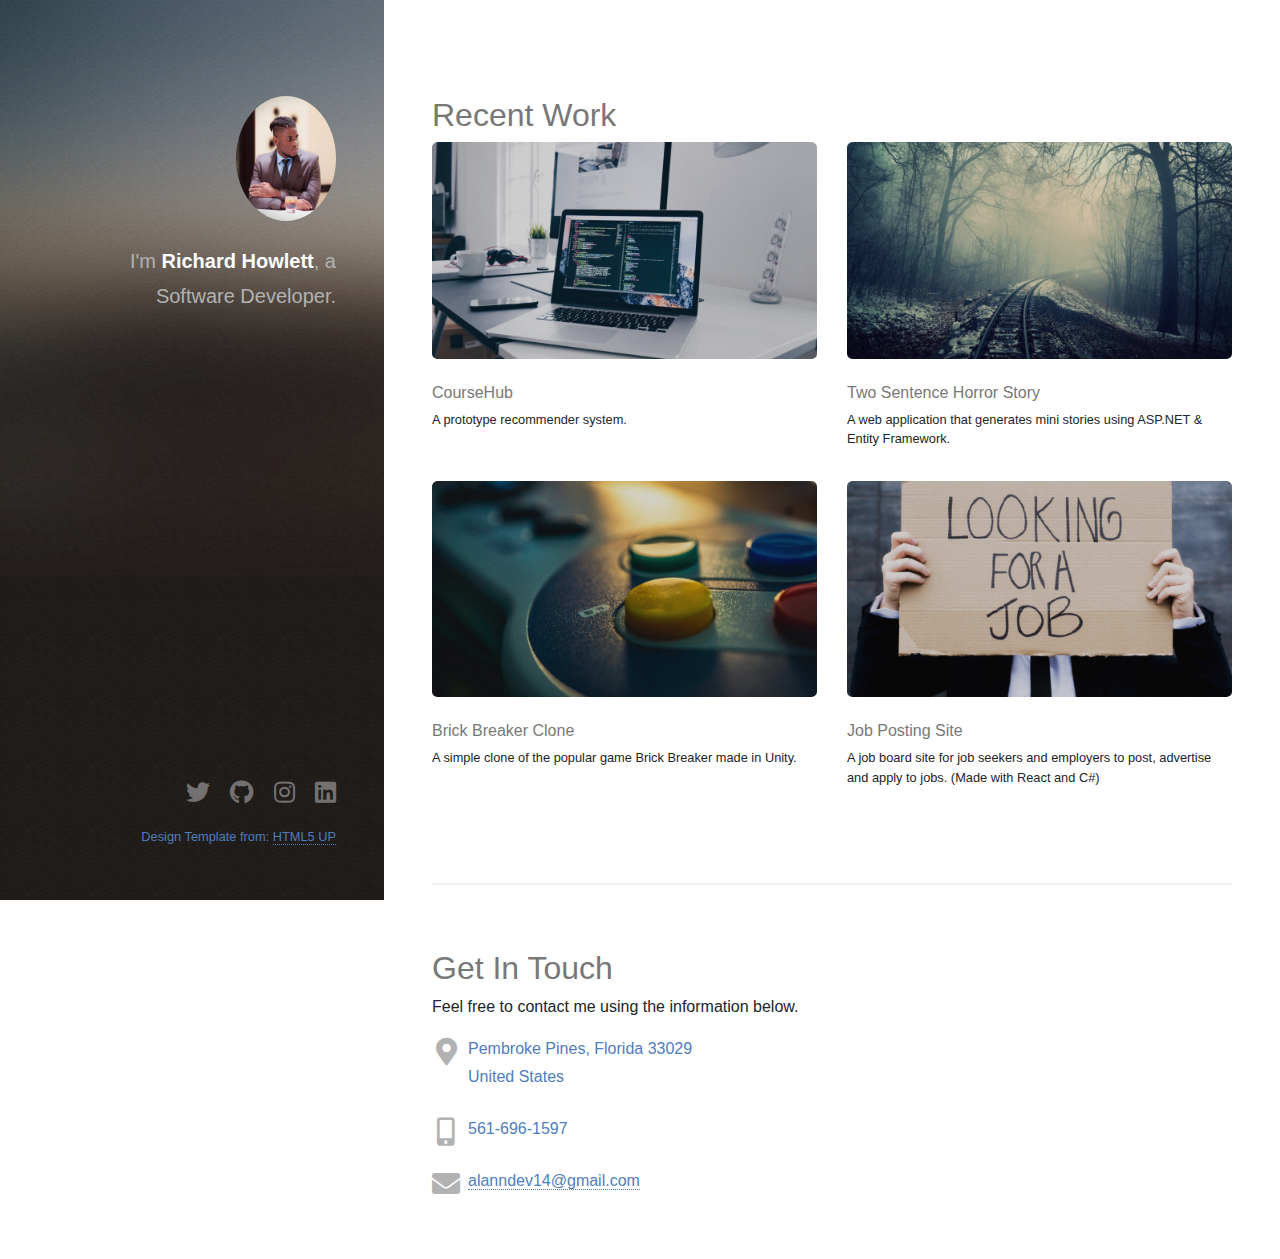
==== index.html @ 9cddb010 "Added bootstrap" ====
<!DOCTYPE html>
<!--
	Strata by HTML5 UP
	html5up.net | @ajlkn
	Free for personal and commercial use under the CCA 3.0 license (html5up.net/license)
-->
<html>
    <head>
        <title>Portfolio Site</title>
        <meta charset="utf-8" />
        <meta name="viewport" content="width=device-width, initial-scale=1, user-scalable=no" />
        <link rel="stylesheet" href="assets/css/main.css" />
        <link
            rel="stylesheet"
            href="https://cdn.jsdelivr.net/npm/bootstrap@4.3.1/dist/css/bootstrap.min.css"
            integrity="sha384-ggOyR0iXCbMQv3Xipma34MD+dH/1fQ784/j6cY/iJTQUOhcWr7x9JvoRxT2MZw1T"
            crossorigin="anonymous"
        />
    </head>
    <body class="is-preload">
        <!-- Header -->
        <header id="header">
            <div class="inner">
                <a href="#" class="image avatar"><img src="images/thumbs/prof-pic2.png" alt="" /></a>
                <h1>
                    <p>
                        I'm <strong>Richard Howlett</strong>,<br />
                        a Software Developer.
                    </p>
                </h1>
            </div>
        </header>

        <!-- Main -->
        <div id="main">
            <!-- Two -->
            <section id="two">
                <h2>Recent Work</h2>
                <div class="row">
                    <div class="col-6 col-12-xsmall work-item">
                        <a href="CourseHub.html" target="_blank" class="image fit thumb"
                            ><img src="images/thumbs/laptop.jpeg" alt=""
                        /></a>
                        <h3>CourseHub</h3>
                        <p>A prototype recommender system.</p>
                    </div>
                    <div class="col-6 col-12-xsmall work-item">
                        <a
                            href="https://twosentencehorrorstory.azurewebsites.net/"
                            target="_blank"
                            class="image fit thumb"
                            ><img src="images/thumbs/spooky-forest.jpeg" alt=""
                        /></a>
                        <h3>Two Sentence Horror Story</h3>
                        <p>A web application that generates mini stories using ASP.NET & Entity Framework.</p>
                    </div>
                    <div class="col-6 col-12-xsmall work-item">
                        <a href="images/thumbs/brickbreaker.gif" target="_blank" class="image fit thumb"
                            ><img src="images/thumbs/controller.jpeg" alt=""
                        /></a>
                        <h3>Brick Breaker Clone</h3>
                        <p>A simple clone of the popular game Brick Breaker made in Unity.</p>
                    </div>
                    <div class="col-6 col-12-xsmall work-item">
                        <a href="https://www.bodyshopjobs.com" class="img-fluid image fit thumb" target="_blank"
                            ><img src="images/thumbs/job-opening.jpg" alt=""
                        /></a>
                        <h3>Job Posting Site</h3>
                        <p>
                            A job board site for job seekers and employers to post, advertise and apply to jobs. (Made
                            with React and C#)
                        </p>
                    </div>
                </div>
            </section>

            <!-- Three -->
            <section id="three">
                <h2>Get In Touch</h2>
                <p>Feel free to contact me using the information below.</p>
                <div class="row">
                    <div class="col-md">
                        <ul class="labeled-icons">
                            <li>
                                <h3 class="icon solid fa-map-marker-alt"><span class="label">Address</span></h3>
                                <p>
                                    Pembroke Pines, Florida 33029<br />
                                    United States
                                </p>
                            </li>
                            <li>
                                <h3 class="icon solid fa-mobile-alt"><span class="label">Phone</span></h3>
                                <p>561-696-1597</p>
                            </li>
                            <li>
                                <h3 class="icon solid fa-envelope"><span class="label">Email</span></h3>
                                <a href="#">alanndev14@gmail.com</a>
                            </li>
                        </ul>
                    </div>
                </div>
            </section>

            <!-- Four -->
            <!--
					<section id="four">
						<h2>Elements</h2>

						<section>
							<h4>Text</h4>
							<p>This is <b>bold</b> and this is <strong>strong</strong>. This is <i>italic</i> and this is <em>emphasized</em>.
							This is <sup>superscript</sup> text and this is <sub>subscript</sub> text.
							This is <u>underlined</u> and this is code: <code>for (;;) { ... }</code>. Finally, <a href="#">this is a link</a>.</p>
							<hr />
							<header>
								<h4>Heading with a Subtitle</h4>
								<p>Lorem ipsum dolor sit amet nullam id egestas urna aliquam</p>
							</header>
							<p>Nunc lacinia ante nunc ac lobortis. Interdum adipiscing gravida odio porttitor sem non mi integer non faucibus ornare mi ut ante amet placerat aliquet. Volutpat eu sed ante lacinia sapien lorem accumsan varius montes viverra nibh in adipiscing blandit tempus accumsan.</p>
							<header>
								<h5>Heading with a Subtitle</h5>
								<p>Lorem ipsum dolor sit amet nullam id egestas urna aliquam</p>
							</header>
							<p>Nunc lacinia ante nunc ac lobortis. Interdum adipiscing gravida odio porttitor sem non mi integer non faucibus ornare mi ut ante amet placerat aliquet. Volutpat eu sed ante lacinia sapien lorem accumsan varius montes viverra nibh in adipiscing blandit tempus accumsan.</p>
							<hr />
							<h2>Heading Level 2</h2>
							<h3>Heading Level 3</h3>
							<h4>Heading Level 4</h4>
							<h5>Heading Level 5</h5>
							<h6>Heading Level 6</h6>
							<hr />
							<h5>Blockquote</h5>
							<blockquote>Fringilla nisl. Donec accumsan interdum nisi, quis tincidunt felis sagittis eget tempus euismod. Vestibulum ante ipsum primis in faucibus vestibulum. Blandit adipiscing eu felis iaculis volutpat ac adipiscing accumsan faucibus. Vestibulum ante ipsum primis in faucibus lorem ipsum dolor sit amet nullam adipiscing eu felis.</blockquote>
							<h5>Preformatted</h5>
							<pre><code>i = 0;

while (!deck.isInOrder()) {
print 'Iteration ' + i;
deck.shuffle();
i++;
}

print 'It took ' + i + ' iterations to sort the deck.';</code></pre>
						</section>

						<section>
							<h4>Lists</h4>
							<div class="row">
								<div class="col-6 col-12-xsmall">
									<h5>Unordered</h5>
									<ul>
										<li>Dolor pulvinar etiam magna etiam.</li>
										<li>Sagittis adipiscing lorem eleifend.</li>
										<li>Felis enim feugiat dolore viverra.</li>
									</ul>
									<h5>Alternate</h5>
									<ul class="alt">
										<li>Dolor pulvinar etiam magna etiam.</li>
										<li>Sagittis adipiscing lorem eleifend.</li>
										<li>Felis enim feugiat dolore viverra.</li>
									</ul>
								</div>
								<div class="col-6 col-12-xsmall">
									<h5>Ordered</h5>
									<ol>
										<li>Dolor pulvinar etiam magna etiam.</li>
										<li>Etiam vel felis at lorem sed viverra.</li>
										<li>Felis enim feugiat dolore viverra.</li>
										<li>Dolor pulvinar etiam magna etiam.</li>
										<li>Etiam vel felis at lorem sed viverra.</li>
										<li>Felis enim feugiat dolore viverra.</li>
									</ol>
									<h5>Icons</h5>
									<ul class="icons">
										<li><a href="#" class="icon brands fa-twitter"><span class="label">Twitter</span></a></li>
										<li><a href="#" class="icon brands fa-facebook-f"><span class="label">Facebook</span></a></li>
										<li><a href="#" class="icon brands fa-instagram"><span class="label">Instagram</span></a></li>
										<li><a href="#" class="icon brands fa-github"><span class="label">Github</span></a></li>
										<li><a href="#" class="icon brands fa-dribbble"><span class="label">Dribbble</span></a></li>
										<li><a href="#" class="icon brands fa-tumblr"><span class="label">Tumblr</span></a></li>
									</ul>
								</div>
							</div>
							<h5>Actions</h5>
							<ul class="actions">
								<li><a href="#" class="button primary">Default</a></li>
								<li><a href="#" class="button">Default</a></li>
							</ul>
							<ul class="actions small">
								<li><a href="#" class="button primary small">Small</a></li>
								<li><a href="#" class="button small">Small</a></li>
							</ul>
							<div class="row">
								<div class="col-6 col-12-small">
									<ul class="actions stacked">
										<li><a href="#" class="button primary">Default</a></li>
										<li><a href="#" class="button">Default</a></li>
									</ul>
								</div>
								<div class="col-6 col-12-small">
									<ul class="actions stacked">
										<li><a href="#" class="button primary small">Small</a></li>
										<li><a href="#" class="button small">Small</a></li>
									</ul>
								</div>
								<div class="col-6 col-12-small">
									<ul class="actions stacked">
										<li><a href="#" class="button primary fit">Default</a></li>
										<li><a href="#" class="button fit">Default</a></li>
									</ul>
								</div>
								<div class="col-6 col-12-small">
									<ul class="actions stacked">
										<li><a href="#" class="button primary small fit">Small</a></li>
										<li><a href="#" class="button small fit">Small</a></li>
									</ul>
								</div>
							</div>
						</section>

						<section>
							<h4>Table</h4>
							<h5>Default</h5>
							<div class="table-wrapper">
								<table>
									<thead>
										<tr>
											<th>Name</th>
											<th>Description</th>
											<th>Price</th>
										</tr>
									</thead>
									<tbody>
										<tr>
											<td>Item One</td>
											<td>Ante turpis integer aliquet porttitor.</td>
											<td>29.99</td>
										</tr>
										<tr>
											<td>Item Two</td>
											<td>Vis ac commodo adipiscing arcu aliquet.</td>
											<td>19.99</td>
										</tr>
										<tr>
											<td>Item Three</td>
											<td> Morbi faucibus arcu accumsan lorem.</td>
											<td>29.99</td>
										</tr>
										<tr>
											<td>Item Four</td>
											<td>Vitae integer tempus condimentum.</td>
											<td>19.99</td>
										</tr>
										<tr>
											<td>Item Five</td>
											<td>Ante turpis integer aliquet porttitor.</td>
											<td>29.99</td>
										</tr>
									</tbody>
									<tfoot>
										<tr>
											<td colspan="2"></td>
											<td>100.00</td>
										</tr>
									</tfoot>
								</table>
							</div>

							<h5>Alternate</h5>
							<div class="table-wrapper">
								<table class="alt">
									<thead>
										<tr>
											<th>Name</th>
											<th>Description</th>
											<th>Price</th>
										</tr>
									</thead>
									<tbody>
										<tr>
											<td>Item One</td>
											<td>Ante turpis integer aliquet porttitor.</td>
											<td>29.99</td>
										</tr>
										<tr>
											<td>Item Two</td>
											<td>Vis ac commodo adipiscing arcu aliquet.</td>
											<td>19.99</td>
										</tr>
										<tr>
											<td>Item Three</td>
											<td> Morbi faucibus arcu accumsan lorem.</td>
											<td>29.99</td>
										</tr>
										<tr>
											<td>Item Four</td>
											<td>Vitae integer tempus condimentum.</td>
											<td>19.99</td>
										</tr>
										<tr>
											<td>Item Five</td>
											<td>Ante turpis integer aliquet porttitor.</td>
											<td>29.99</td>
										</tr>
									</tbody>
									<tfoot>
										<tr>
											<td colspan="2"></td>
											<td>100.00</td>
										</tr>
									</tfoot>
								</table>
							</div>
						</section>

						<section>
							<h4>Buttons</h4>
							<ul class="actions">
								<li><a href="#" class="button primary">Primary</a></li>
								<li><a href="#" class="button">Default</a></li>
							</ul>
							<ul class="actions">
								<li><a href="#" class="button large">Large</a></li>
								<li><a href="#" class="button">Default</a></li>
								<li><a href="#" class="button small">Small</a></li>
							</ul>
							<ul class="actions fit">
								<li><a href="#" class="button primary fit">Fit</a></li>
								<li><a href="#" class="button fit">Fit</a></li>
							</ul>
							<ul class="actions fit small">
								<li><a href="#" class="button primary fit small">Fit + Small</a></li>
								<li><a href="#" class="button fit small">Fit + Small</a></li>
							</ul>
							<ul class="actions">
								<li><a href="#" class="button primary icon solid fa-download">Icon</a></li>
								<li><a href="#" class="button icon solid fa-download">Icon</a></li>
							</ul>
							<ul class="actions">
								<li><span class="button primary disabled">Primary</span></li>
								<li><span class="button disabled">Default</span></li>
							</ul>
						</section>

						<section>
							<h4>Form</h4>
							<form method="post" action="#">
								<div class="row gtr-uniform gtr-50">
									<div class="col-6 col-12-xsmall">
										<input type="text" name="demo-name" id="demo-name" value="" placeholder="Name" />
									</div>
									<div class="col-6 col-12-xsmall">
										<input type="email" name="demo-email" id="demo-email" value="" placeholder="Email" />
									</div>
									<div class="col-12">
										<select name="demo-category" id="demo-category">
											<option value="">- Category -</option>
											<option value="1">Manufacturing</option>
											<option value="1">Shipping</option>
											<option value="1">Administration</option>
											<option value="1">Human Resources</option>
										</select>
									</div>
									<div class="col-4 col-12-small">
										<input type="radio" id="demo-priority-low" name="demo-priority" checked>
										<label for="demo-priority-low">Low Priority</label>
									</div>
									<div class="col-4 col-12-small">
										<input type="radio" id="demo-priority-normal" name="demo-priority">
										<label for="demo-priority-normal">Normal Priority</label>
									</div>
									<div class="col-4 col-12-small">
										<input type="radio" id="demo-priority-high" name="demo-priority">
										<label for="demo-priority-high">High Priority</label>
									</div>
									<div class="col-6 col-12-small">
										<input type="checkbox" id="demo-copy" name="demo-copy">
										<label for="demo-copy">Email me a copy of this message</label>
									</div>
									<div class="col-6 col-12-small">
										<input type="checkbox" id="demo-human" name="demo-human" checked>
										<label for="demo-human">I am a human and not a robot</label>
									</div>
									<div class="col-12">
										<textarea name="demo-message" id="demo-message" placeholder="Enter your message" rows="6"></textarea>
									</div>
									<div class="col-12">
										<ul class="actions">
											<li><input type="submit" value="Send Message" class="primary" /></li>
											<li><input type="reset" value="Reset" /></li>
										</ul>
									</div>
								</div>
							</form>
						</section>

						<section>
							<h4>Image</h4>
							<h5>Fit</h5>
							<div class="box alt">
								<div class="row gtr-50 gtr-uniform">
									<div class="col-12"><span class="image fit"><img src="images/fulls/05.jpg" alt="" /></span></div>
									<div class="col-4"><span class="image fit"><img src="images/thumbs/01.jpg" alt="" /></span></div>
									<div class="col-4"><span class="image fit"><img src="images/thumbs/02.jpg" alt="" /></span></div>
									<div class="col-4"><span class="image fit"><img src="images/thumbs/03.jpg" alt="" /></span></div>
									<div class="col-4"><span class="image fit"><img src="images/thumbs/04.jpg" alt="" /></span></div>
									<div class="col-4"><span class="image fit"><img src="images/thumbs/05.jpg" alt="" /></span></div>
									<div class="col-4"><span class="image fit"><img src="images/thumbs/06.jpg" alt="" /></span></div>
									<div class="col-4"><span class="image fit"><img src="images/thumbs/03.jpg" alt="" /></span></div>
									<div class="col-4"><span class="image fit"><img src="images/thumbs/02.jpg" alt="" /></span></div>
									<div class="col-4"><span class="image fit"><img src="images/thumbs/01.jpg" alt="" /></span></div>
								</div>
							</div>
							<h5>Left &amp; Right</h5>
							<p><span class="image left"><img src="images/avatar.jpg" alt="" /></span>Fringilla nisl. Donec accumsan interdum nisi, quis tincidunt felis sagittis eget. tempus euismod. Vestibulum ante ipsum primis in faucibus vestibulum. Blandit adipiscing eu felis iaculis volutpat ac adipiscing accumsan eu faucibus. Integer ac pellentesque praesent tincidunt felis sagittis eget. tempus euismod. Vestibulum ante ipsum primis in faucibus vestibulum. Blandit adipiscing eu felis iaculis volutpat ac adipiscing accumsan eu faucibus. Integer ac pellentesque praesent. Donec accumsan interdum nisi, quis tincidunt felis sagittis eget. tempus euismod. Vestibulum ante ipsum primis in faucibus vestibulum. Blandit adipiscing eu felis iaculis volutpat ac adipiscing accumsan eu faucibus. Integer ac pellentesque praesent tincidunt felis sagittis eget. tempus euismod. Vestibulum ante ipsum primis in faucibus vestibulum. Blandit adipiscing eu felis iaculis volutpat ac adipiscing accumsan eu faucibus. Integer ac pellentesque praesent.</p>
							<p><span class="image right"><img src="images/avatar.jpg" alt="" /></span>Fringilla nisl. Donec accumsan interdum nisi, quis tincidunt felis sagittis eget. tempus euismod. Vestibulum ante ipsum primis in faucibus vestibulum. Blandit adipiscing eu felis iaculis volutpat ac adipiscing accumsan eu faucibus. Integer ac pellentesque praesent tincidunt felis sagittis eget. tempus euismod. Vestibulum ante ipsum primis in faucibus vestibulum. Blandit adipiscing eu felis iaculis volutpat ac adipiscing accumsan eu faucibus. Integer ac pellentesque praesent. Donec accumsan interdum nisi, quis tincidunt felis sagittis eget. tempus euismod. Vestibulum ante ipsum primis in faucibus vestibulum. Blandit adipiscing eu felis iaculis volutpat ac adipiscing accumsan eu faucibus. Integer ac pellentesque praesent tincidunt felis sagittis eget. tempus euismod. Vestibulum ante ipsum primis in faucibus vestibulum. Blandit adipiscing eu felis iaculis volutpat ac adipiscing accumsan eu faucibus. Integer ac pellentesque praesent.</p>
						</section>

					</section>
				-->
        </div>

        <!-- Footer -->
        <footer id="footer">
            <div class="inner">
                <ul class="icons">
                    <li>
                        <a href="https://twitter.com/AlannDev" class="icon brands fa-twitter"
                            ><span class="label">Twitter</span></a
                        >
                    </li>
                    <li>
                        <a href="https://github.com/VyrusBYF" class="icon brands fa-github"
                            ><span class="label">Github</span></a
                        >
                    </li>
                    <li>
                        <a href="https://www.instagram.com/alanndev/" class="icon brands fa-instagram"
                            ><span class="label">Instagram</span></a
                        >
                    </li>
                    <li>
                        <a href="https://www.linkedin.com/in/richard-howlett-a38711168/" class="icon brands fa-linkedin"
                            ><span class="label">LinkedIn</span></a
                        >
                    </li>
                </ul>
                <ul class="copyright">
                    <li>Design Template from: <a href="http://html5up.net">HTML5 UP</a></li>
                </ul>
            </div>
        </footer>

        <!-- Scripts -->
        <script src="assets/js/jquery.min.js"></script>
        <script src="assets/js/jquery.poptrox.min.js"></script>
        <script src="assets/js/browser.min.js"></script>
        <script src="assets/js/breakpoints.min.js"></script>
        <script src="assets/js/util.js"></script>
        <script src="assets/js/main.js"></script>
    </body>
</html>
---- assets/css/main.css ----
@import url("fontawesome-all.min.css");
@import url("https://fonts.googleapis.com/css?family=Source+Sans+Pro:400,400italic");

/*
	Strata by HTML5 UP
	html5up.net | @ajlkn
	Free for personal and commercial use under the CCA 3.0 license (html5up.net/license)
*/

/* Manual CSS */

/* CourseHub Page */

/* #ch-main li {
    list-style-position: inside;
} */

#ch-main h1,
li {
    color: #507dbc;
}
#ch-main h3 {
    font-size: 24px;
    color: #bbd1ea;
}

#ch-main p {
    color: #dae3e5;
    font-size: 16px;
}

.ch-body {
    background-color: #222222;
}

.ch-text-color-1 {
    color: #a1c6ea;
}

.ch-text-color-2 {
    color: #507dbc;
}

.ch-text-color-3 {
    color: #bbd1ea;
}

/* ---------------------------------------------------------------- */

/* ---------------------------------------------------------------- */

html,
body,
div,
span,
applet,
object,
iframe,
h1,
h2,
h3,
h4,
h5,
h6,
p,
blockquote,
pre,
a,
abbr,
acronym,
address,
big,
cite,
code,
del,
dfn,
em,
img,
ins,
kbd,
q,
s,
samp,
small,
strike,
strong,
sub,
sup,
tt,
var,
b,
u,
i,
center,
dl,
dt,
dd,
ol,
ul,
li,
fieldset,
form,
label,
legend,
table,
caption,
tbody,
tfoot,
thead,
tr,
th,
td,
article,
aside,
canvas,
details,
embed,
figure,
figcaption,
footer,
header,
hgroup,
menu,
nav,
output,
ruby,
section,
summary,
time,
mark,
audio,
video {
    margin: 0;
    padding: 0;
    border: 0;
    font-size: 100%;
    font: inherit;
    vertical-align: baseline;
}

article,
aside,
details,
figcaption,
figure,
footer,
header,
hgroup,
menu,
nav,
section {
    display: block;
}

body {
    line-height: 1;
}

ol,
ul {
    list-style: none;
}

blockquote,
q {
    quotes: none;
}

blockquote:before,
blockquote:after,
q:before,
q:after {
    content: "";
    content: none;
}

table {
    border-collapse: collapse;
    border-spacing: 0;
}

body {
    -webkit-text-size-adjust: none;
}

mark {
    background-color: transparent;
    color: inherit;
}

input::-moz-focus-inner {
    border: 0;
    padding: 0;
}

input,
select,
textarea {
    -moz-appearance: none;
    -webkit-appearance: none;
    -ms-appearance: none;
    appearance: none;
}

/* Basic */

html {
    box-sizing: border-box;
}

*,
*:before,
*:after {
    box-sizing: inherit;
}

body {
    background: #fff;
}

body.is-preload *,
body.is-preload *:before,
body.is-preload *:after {
    -moz-animation: none !important;
    -webkit-animation: none !important;
    -ms-animation: none !important;
    animation: none !important;
    -moz-transition: none !important;
    -webkit-transition: none !important;
    -ms-transition: none !important;
    transition: none !important;
}

body,
input,
select,
textarea {
    color: #a2a2a2;
    font-family: "Source Sans Pro", Helvetica, sans-serif;
    font-size: 16pt;
    font-weight: 400;
    line-height: 1.75em;
}

a {
    -moz-transition: color 0.2s ease-in-out, border-color 0.2s ease-in-out;
    -webkit-transition: color 0.2s ease-in-out, border-color 0.2s ease-in-out;
    -ms-transition: color 0.2s ease-in-out, border-color 0.2s ease-in-out;
    transition: color 0.2s ease-in-out, border-color 0.2s ease-in-out;
    border-bottom: dotted 1px;
    color: #49bf9d;
    text-decoration: none;
}

a:hover {
    border-bottom-color: transparent;
    color: #49bf9d !important;
    text-decoration: none;
}

strong,
b {
    color: #787878;
    font-weight: 400;
}

em,
i {
    font-style: italic;
}

p {
    margin: 0 0 2em 0;
}

h1,
h2,
h3,
h4,
h5,
h6 {
    color: #787878;
    font-weight: 400;
    line-height: 1em;
    margin: 0 0 1em 0;
}

h1 a,
h2 a,
h3 a,
h4 a,
h5 a,
h6 a {
    color: inherit;
    text-decoration: none;
}

h1 {
    font-size: 2em;
    line-height: 1.5em;
}

h2 {
    font-size: 1.5em;
    line-height: 1.5em;
}

h3 {
    font-size: 1.25em;
    line-height: 1.5em;
}

h4 {
    font-size: 1.1em;
    line-height: 1.5em;
}

h5 {
    font-size: 0.9em;
    line-height: 1.5em;
}

h6 {
    font-size: 0.7em;
    line-height: 1.5em;
}

sub {
    font-size: 0.8em;
    position: relative;
    top: 0.5em;
}

sup {
    font-size: 0.8em;
    position: relative;
    top: -0.5em;
}

hr {
    border: 0;
    border-bottom: solid 2px #efefef;
    margin: 2em 0;
}

hr.major {
    margin: 3em 0;
}

blockquote {
    border-left: solid 6px #efefef;
    font-style: italic;
    margin: 0 0 2em 0;
    padding: 0.5em 0 0.5em 1.5em;
}

code {
    background: #f7f7f7;
    border-radius: 0.35em;
    border: solid 2px #efefef;
    font-family: "Courier New", monospace;
    font-size: 0.9em;
    margin: 0 0.25em;
    padding: 0.25em 0.65em;
}

pre {
    -webkit-overflow-scrolling: touch;
    font-family: "Courier New", monospace;
    font-size: 0.9em;
    margin: 0 0 2em 0;
}

pre code {
    display: block;
    line-height: 1.75em;
    padding: 1em 1.5em;
    overflow-x: auto;
}

.align-left {
    text-align: left;
}

.align-center {
    text-align: center;
}

.align-right {
    text-align: right;
}

/* Container */

.container {
    margin: 0 auto;
    max-width: calc(100% - 4em);
    width: 100%;
}

.container.xsmall {
    width: 25%;
}

.container.small {
    width: 50%;
}

.container.medium {
    width: 75%;
}

.container.large {
    width: 125%;
}

.container.xlarge {
    width: 150%;
}

.container.max {
    width: 100%;
}

@media screen and (max-width: 980px) {
    .container {
        width: 100% !important;
        max-width: 100% !important;
    }
}

@media screen and (max-width: 480px) {
    .container {
        max-width: calc(100% - 3em);
    }
}

/* Row */

.row {
    display: flex;
    flex-wrap: wrap;
    box-sizing: border-box;
    align-items: stretch;
}

.row > * {
    box-sizing: border-box;
}

.row.gtr-uniform > * > :last-child {
    margin-bottom: 0;
}

.row.aln-left {
    justify-content: flex-start;
}

.row.aln-center {
    justify-content: center;
}

.row.aln-right {
    justify-content: flex-end;
}

.row.aln-top {
    align-items: flex-start;
}

.row.aln-middle {
    align-items: center;
}

.row.aln-bottom {
    align-items: flex-end;
}

.row > .imp {
    order: -1;
}

.row > .col-1 {
    width: 8.33333%;
}

.row > .off-1 {
    margin-left: 8.33333%;
}

.row > .col-2 {
    width: 16.66667%;
}

.row > .off-2 {
    margin-left: 16.66667%;
}

.row > .col-3 {
    width: 25%;
}

.row > .off-3 {
    margin-left: 25%;
}

.row > .col-4 {
    width: 33.33333%;
}

.row > .off-4 {
    margin-left: 33.33333%;
}

.row > .col-5 {
    width: 41.66667%;
}

.row > .off-5 {
    margin-left: 41.66667%;
}

.row > .col-6 {
    width: 50%;
}

.row > .off-6 {
    margin-left: 50%;
}

.row > .col-7 {
    width: 58.33333%;
}

.row > .off-7 {
    margin-left: 58.33333%;
}

.row > .col-8 {
    width: 66.66667%;
}

.row > .off-8 {
    margin-left: 66.66667%;
}

.row > .col-9 {
    width: 75%;
}

.row > .off-9 {
    margin-left: 75%;
}

.row > .col-10 {
    width: 83.33333%;
}

.row > .off-10 {
    margin-left: 83.33333%;
}

.row > .col-11 {
    width: 91.66667%;
}

.row > .off-11 {
    margin-left: 91.66667%;
}

.row > .col-12 {
    width: 100%;
}

.row > .off-12 {
    margin-left: 100%;
}

.row.gtr-0 {
    margin-top: 0;
    margin-left: 0em;
}

.row.gtr-0 > * {
    padding: 0 0 0 0em;
}

.row.gtr-0.gtr-uniform {
    margin-top: 0em;
}

.row.gtr-0.gtr-uniform > * {
    padding-top: 0em;
}

.row.gtr-25 {
    margin-top: 0;
    margin-left: -0.625em;
}

.row.gtr-25 > * {
    padding: 0 0 0 0.625em;
}

.row.gtr-25.gtr-uniform {
    margin-top: -0.625em;
}

.row.gtr-25.gtr-uniform > * {
    padding-top: 0.625em;
}

.row.gtr-50 {
    margin-top: 0;
    margin-left: -1.25em;
}

.row.gtr-50 > * {
    padding: 0 0 0 1.25em;
}

.row.gtr-50.gtr-uniform {
    margin-top: -1.25em;
}

.row.gtr-50.gtr-uniform > * {
    padding-top: 1.25em;
}

.row {
    margin-top: 0;
    margin-left: -2.5em;
}

.row > * {
    padding: 0 0 0 2.5em;
}

.row.gtr-uniform {
    margin-top: -2.5em;
}

.row.gtr-uniform > * {
    padding-top: 2.5em;
}

.row.gtr-150 {
    margin-top: 0;
    margin-left: -3.75em;
}

.row.gtr-150 > * {
    padding: 0 0 0 3.75em;
}

.row.gtr-150.gtr-uniform {
    margin-top: -3.75em;
}

.row.gtr-150.gtr-uniform > * {
    padding-top: 3.75em;
}

.row.gtr-200 {
    margin-top: 0;
    margin-left: -5em;
}

.row.gtr-200 > * {
    padding: 0 0 0 5em;
}

.row.gtr-200.gtr-uniform {
    margin-top: -5em;
}

.row.gtr-200.gtr-uniform > * {
    padding-top: 5em;
}

@media screen and (max-width: 1800px) {
    .row {
        display: flex;
        flex-wrap: wrap;
        box-sizing: border-box;
        align-items: stretch;
    }
    .row > * {
        box-sizing: border-box;
    }
    .row.gtr-uniform > * > :last-child {
        margin-bottom: 0;
    }
    .row.aln-left {
        justify-content: flex-start;
    }
    .row.aln-center {
        justify-content: center;
    }
    .row.aln-right {
        justify-content: flex-end;
    }
    .row.aln-top {
        align-items: flex-start;
    }
    .row.aln-middle {
        align-items: center;
    }
    .row.aln-bottom {
        align-items: flex-end;
    }
    .row > .imp-xlarge {
        order: -1;
    }
    .row > .col-1-xlarge {
        width: 8.33333%;
    }
    .row > .off-1-xlarge {
        margin-left: 8.33333%;
    }
    .row > .col-2-xlarge {
        width: 16.66667%;
    }
    .row > .off-2-xlarge {
        margin-left: 16.66667%;
    }
    .row > .col-3-xlarge {
        width: 25%;
    }
    .row > .off-3-xlarge {
        margin-left: 25%;
    }
    .row > .col-4-xlarge {
        width: 33.33333%;
    }
    .row > .off-4-xlarge {
        margin-left: 33.33333%;
    }
    .row > .col-5-xlarge {
        width: 41.66667%;
    }
    .row > .off-5-xlarge {
        margin-left: 41.66667%;
    }
    .row > .col-6-xlarge {
        width: 50%;
    }
    .row > .off-6-xlarge {
        margin-left: 50%;
    }
    .row > .col-7-xlarge {
        width: 58.33333%;
    }
    .row > .off-7-xlarge {
        margin-left: 58.33333%;
    }
    .row > .col-8-xlarge {
        width: 66.66667%;
    }
    .row > .off-8-xlarge {
        margin-left: 66.66667%;
    }
    .row > .col-9-xlarge {
        width: 75%;
    }
    .row > .off-9-xlarge {
        margin-left: 75%;
    }
    .row > .col-10-xlarge {
        width: 83.33333%;
    }
    .row > .off-10-xlarge {
        margin-left: 83.33333%;
    }
    .row > .col-11-xlarge {
        width: 91.66667%;
    }
    .row > .off-11-xlarge {
        margin-left: 91.66667%;
    }
    .row > .col-12-xlarge {
        width: 100%;
    }
    .row > .off-12-xlarge {
        margin-left: 100%;
    }
    .row.gtr-0 {
        margin-top: 0;
        margin-left: 0em;
    }
    .row.gtr-0 > * {
        padding: 0 0 0 0em;
    }
    .row.gtr-0.gtr-uniform {
        margin-top: 0em;
    }
    .row.gtr-0.gtr-uniform > * {
        padding-top: 0em;
    }
    .row.gtr-25 {
        margin-top: 0;
        margin-left: -0.625em;
    }
    .row.gtr-25 > * {
        padding: 0 0 0 0.625em;
    }
    .row.gtr-25.gtr-uniform {
        margin-top: -0.625em;
    }
    .row.gtr-25.gtr-uniform > * {
        padding-top: 0.625em;
    }
    .row.gtr-50 {
        margin-top: 0;
        margin-left: -1.25em;
    }
    .row.gtr-50 > * {
        padding: 0 0 0 1.25em;
    }
    .row.gtr-50.gtr-uniform {
        margin-top: -1.25em;
    }
    .row.gtr-50.gtr-uniform > * {
        padding-top: 1.25em;
    }
    .row {
        margin-top: 0;
        margin-left: -2.5em;
    }
    .row > * {
        padding: 0 0 0 2.5em;
    }
    .row.gtr-uniform {
        margin-top: -2.5em;
    }
    .row.gtr-uniform > * {
        padding-top: 2.5em;
    }
    .row.gtr-150 {
        margin-top: 0;
        margin-left: -3.75em;
    }
    .row.gtr-150 > * {
        padding: 0 0 0 3.75em;
    }
    .row.gtr-150.gtr-uniform {
        margin-top: -3.75em;
    }
    .row.gtr-150.gtr-uniform > * {
        padding-top: 3.75em;
    }
    .row.gtr-200 {
        margin-top: 0;
        margin-left: -5em;
    }
    .row.gtr-200 > * {
        padding: 0 0 0 5em;
    }
    .row.gtr-200.gtr-uniform {
        margin-top: -5em;
    }
    .row.gtr-200.gtr-uniform > * {
        padding-top: 5em;
    }
}

@media screen and (max-width: 1280px) {
    .row {
        display: flex;
        flex-wrap: wrap;
        box-sizing: border-box;
        align-items: stretch;
    }
    .row > * {
        box-sizing: border-box;
    }
    .row.gtr-uniform > * > :last-child {
        margin-bottom: 0;
    }
    .row.aln-left {
        justify-content: flex-start;
    }
    .row.aln-center {
        justify-content: center;
    }
    .row.aln-right {
        justify-content: flex-end;
    }
    .row.aln-top {
        align-items: flex-start;
    }
    .row.aln-middle {
        align-items: center;
    }
    .row.aln-bottom {
        align-items: flex-end;
    }
    .row > .imp-large {
        order: -1;
    }
    .row > .col-1-large {
        width: 8.33333%;
    }
    .row > .off-1-large {
        margin-left: 8.33333%;
    }
    .row > .col-2-large {
        width: 16.66667%;
    }
    .row > .off-2-large {
        margin-left: 16.66667%;
    }
    .row > .col-3-large {
        width: 25%;
    }
    .row > .off-3-large {
        margin-left: 25%;
    }
    .row > .col-4-large {
        width: 33.33333%;
    }
    .row > .off-4-large {
        margin-left: 33.33333%;
    }
    .row > .col-5-large {
        width: 41.66667%;
    }
    .row > .off-5-large {
        margin-left: 41.66667%;
    }
    .row > .col-6-large {
        width: 50%;
    }
    .row > .off-6-large {
        margin-left: 50%;
    }
    .row > .col-7-large {
        width: 58.33333%;
    }
    .row > .off-7-large {
        margin-left: 58.33333%;
    }
    .row > .col-8-large {
        width: 66.66667%;
    }
    .row > .off-8-large {
        margin-left: 66.66667%;
    }
    .row > .col-9-large {
        width: 75%;
    }
    .row > .off-9-large {
        margin-left: 75%;
    }
    .row > .col-10-large {
        width: 83.33333%;
    }
    .row > .off-10-large {
        margin-left: 83.33333%;
    }
    .row > .col-11-large {
        width: 91.66667%;
    }
    .row > .off-11-large {
        margin-left: 91.66667%;
    }
    .row > .col-12-large {
        width: 100%;
    }
    .row > .off-12-large {
        margin-left: 100%;
    }
    .row.gtr-0 {
        margin-top: 0;
        margin-left: 0em;
    }
    .row.gtr-0 > * {
        padding: 0 0 0 0em;
    }
    .row.gtr-0.gtr-uniform {
        margin-top: 0em;
    }
    .row.gtr-0.gtr-uniform > * {
        padding-top: 0em;
    }
    .row.gtr-25 {
        margin-top: 0;
        margin-left: -0.5em;
    }
    .row.gtr-25 > * {
        padding: 0 0 0 0.5em;
    }
    .row.gtr-25.gtr-uniform {
        margin-top: -0.5em;
    }
    .row.gtr-25.gtr-uniform > * {
        padding-top: 0.5em;
    }
    .row.gtr-50 {
        margin-top: 0;
        margin-left: -1em;
    }
    .row.gtr-50 > * {
        padding: 0 0 0 1em;
    }
    .row.gtr-50.gtr-uniform {
        margin-top: -1em;
    }
    .row.gtr-50.gtr-uniform > * {
        padding-top: 1em;
    }
    .row {
        margin-top: 0;
        margin-left: -2em;
    }
    .row > * {
        padding: 0 0 0 2em;
    }
    .row.gtr-uniform {
        margin-top: -2em;
    }
    .row.gtr-uniform > * {
        padding-top: 2em;
    }
    .row.gtr-150 {
        margin-top: 0;
        margin-left: -3em;
    }
    .row.gtr-150 > * {
        padding: 0 0 0 3em;
    }
    .row.gtr-150.gtr-uniform {
        margin-top: -3em;
    }
    .row.gtr-150.gtr-uniform > * {
        padding-top: 3em;
    }
    .row.gtr-200 {
        margin-top: 0;
        margin-left: -4em;
    }
    .row.gtr-200 > * {
        padding: 0 0 0 4em;
    }
    .row.gtr-200.gtr-uniform {
        margin-top: -4em;
    }
    .row.gtr-200.gtr-uniform > * {
        padding-top: 4em;
    }
}

@media screen and (max-width: 980px) {
    .row {
        display: flex;
        flex-wrap: wrap;
        box-sizing: border-box;
        align-items: stretch;
    }
    .row > * {
        box-sizing: border-box;
    }
    .row.gtr-uniform > * > :last-child {
        margin-bottom: 0;
    }
    .row.aln-left {
        justify-content: flex-start;
    }
    .row.aln-center {
        justify-content: center;
    }
    .row.aln-right {
        justify-content: flex-end;
    }
    .row.aln-top {
        align-items: flex-start;
    }
    .row.aln-middle {
        align-items: center;
    }
    .row.aln-bottom {
        align-items: flex-end;
    }
    .row > .imp-medium {
        order: -1;
    }
    .row > .col-1-medium {
        width: 8.33333%;
    }
    .row > .off-1-medium {
        margin-left: 8.33333%;
    }
    .row > .col-2-medium {
        width: 16.66667%;
    }
    .row > .off-2-medium {
        margin-left: 16.66667%;
    }
    .row > .col-3-medium {
        width: 25%;
    }
    .row > .off-3-medium {
        margin-left: 25%;
    }
    .row > .col-4-medium {
        width: 33.33333%;
    }
    .row > .off-4-medium {
        margin-left: 33.33333%;
    }
    .row > .col-5-medium {
        width: 41.66667%;
    }
    .row > .off-5-medium {
        margin-left: 41.66667%;
    }
    .row > .col-6-medium {
        width: 50%;
    }
    .row > .off-6-medium {
        margin-left: 50%;
    }
    .row > .col-7-medium {
        width: 58.33333%;
    }
    .row > .off-7-medium {
        margin-left: 58.33333%;
    }
    .row > .col-8-medium {
        width: 66.66667%;
    }
    .row > .off-8-medium {
        margin-left: 66.66667%;
    }
    .row > .col-9-medium {
        width: 75%;
    }
    .row > .off-9-medium {
        margin-left: 75%;
    }
    .row > .col-10-medium {
        width: 83.33333%;
    }
    .row > .off-10-medium {
        margin-left: 83.33333%;
    }
    .row > .col-11-medium {
        width: 91.66667%;
    }
    .row > .off-11-medium {
        margin-left: 91.66667%;
    }
    .row > .col-12-medium {
        width: 100%;
    }
    .row > .off-12-medium {
        margin-left: 100%;
    }
    .row.gtr-0 {
        margin-top: 0;
        margin-left: 0em;
    }
    .row.gtr-0 > * {
        padding: 0 0 0 0em;
    }
    .row.gtr-0.gtr-uniform {
        margin-top: 0em;
    }
    .row.gtr-0.gtr-uniform > * {
        padding-top: 0em;
    }
    .row.gtr-25 {
        margin-top: 0;
        margin-left: -0.5em;
    }
    .row.gtr-25 > * {
        padding: 0 0 0 0.5em;
    }
    .row.gtr-25.gtr-uniform {
        margin-top: -0.5em;
    }
    .row.gtr-25.gtr-uniform > * {
        padding-top: 0.5em;
    }
    .row.gtr-50 {
        margin-top: 0;
        margin-left: -1em;
    }
    .row.gtr-50 > * {
        padding: 0 0 0 1em;
    }
    .row.gtr-50.gtr-uniform {
        margin-top: -1em;
    }
    .row.gtr-50.gtr-uniform > * {
        padding-top: 1em;
    }
    .row {
        margin-top: 0;
        margin-left: -2em;
    }
    .row > * {
        padding: 0 0 0 2em;
    }
    .row.gtr-uniform {
        margin-top: -2em;
    }
    .row.gtr-uniform > * {
        padding-top: 2em;
    }
    .row.gtr-150 {
        margin-top: 0;
        margin-left: -3em;
    }
    .row.gtr-150 > * {
        padding: 0 0 0 3em;
    }
    .row.gtr-150.gtr-uniform {
        margin-top: -3em;
    }
    .row.gtr-150.gtr-uniform > * {
        padding-top: 3em;
    }
    .row.gtr-200 {
        margin-top: 0;
        margin-left: -4em;
    }
    .row.gtr-200 > * {
        padding: 0 0 0 4em;
    }
    .row.gtr-200.gtr-uniform {
        margin-top: -4em;
    }
    .row.gtr-200.gtr-uniform > * {
        padding-top: 4em;
    }
}

@media screen and (max-width: 736px) {
    .row {
        display: flex;
        flex-wrap: wrap;
        box-sizing: border-box;
        align-items: stretch;
    }
    .row > * {
        box-sizing: border-box;
    }
    .row.gtr-uniform > * > :last-child {
        margin-bottom: 0;
    }
    .row.aln-left {
        justify-content: flex-start;
    }
    .row.aln-center {
        justify-content: center;
    }
    .row.aln-right {
        justify-content: flex-end;
    }
    .row.aln-top {
        align-items: flex-start;
    }
    .row.aln-middle {
        align-items: center;
    }
    .row.aln-bottom {
        align-items: flex-end;
    }
    .row > .imp-small {
        order: -1;
    }
    .row > .col-1-small {
        width: 8.33333%;
    }
    .row > .off-1-small {
        margin-left: 8.33333%;
    }
    .row > .col-2-small {
        width: 16.66667%;
    }
    .row > .off-2-small {
        margin-left: 16.66667%;
    }
    .row > .col-3-small {
        width: 25%;
    }
    .row > .off-3-small {
        margin-left: 25%;
    }
    .row > .col-4-small {
        width: 33.33333%;
    }
    .row > .off-4-small {
        margin-left: 33.33333%;
    }
    .row > .col-5-small {
        width: 41.66667%;
    }
    .row > .off-5-small {
        margin-left: 41.66667%;
    }
    .row > .col-6-small {
        width: 50%;
    }
    .row > .off-6-small {
        margin-left: 50%;
    }
    .row > .col-7-small {
        width: 58.33333%;
    }
    .row > .off-7-small {
        margin-left: 58.33333%;
    }
    .row > .col-8-small {
        width: 66.66667%;
    }
    .row > .off-8-small {
        margin-left: 66.66667%;
    }
    .row > .col-9-small {
        width: 75%;
    }
    .row > .off-9-small {
        margin-left: 75%;
    }
    .row > .col-10-small {
        width: 83.33333%;
    }
    .row > .off-10-small {
        margin-left: 83.33333%;
    }
    .row > .col-11-small {
        width: 91.66667%;
    }
    .row > .off-11-small {
        margin-left: 91.66667%;
    }
    .row > .col-12-small {
        width: 100%;
    }
    .row > .off-12-small {
        margin-left: 100%;
    }
    .row.gtr-0 {
        margin-top: 0;
        margin-left: 0em;
    }
    .row.gtr-0 > * {
        padding: 0 0 0 0em;
    }
    .row.gtr-0.gtr-uniform {
        margin-top: 0em;
    }
    .row.gtr-0.gtr-uniform > * {
        padding-top: 0em;
    }
    .row.gtr-25 {
        margin-top: 0;
        margin-left: -0.375em;
    }
    .row.gtr-25 > * {
        padding: 0 0 0 0.375em;
    }
    .row.gtr-25.gtr-uniform {
        margin-top: -0.375em;
    }
    .row.gtr-25.gtr-uniform > * {
        padding-top: 0.375em;
    }
    .row.gtr-50 {
        margin-top: 0;
        margin-left: -0.75em;
    }
    .row.gtr-50 > * {
        padding: 0 0 0 0.75em;
    }
    .row.gtr-50.gtr-uniform {
        margin-top: -0.75em;
    }
    .row.gtr-50.gtr-uniform > * {
        padding-top: 0.75em;
    }
    .row {
        margin-top: 0;
        margin-left: -1.5em;
    }
    .row > * {
        padding: 0 0 0 1.5em;
    }
    .row.gtr-uniform {
        margin-top: -1.5em;
    }
    .row.gtr-uniform > * {
        padding-top: 1.5em;
    }
    .row.gtr-150 {
        margin-top: 0;
        margin-left: -2.25em;
    }
    .row.gtr-150 > * {
        padding: 0 0 0 2.25em;
    }
    .row.gtr-150.gtr-uniform {
        margin-top: -2.25em;
    }
    .row.gtr-150.gtr-uniform > * {
        padding-top: 2.25em;
    }
    .row.gtr-200 {
        margin-top: 0;
        margin-left: -3em;
    }
    .row.gtr-200 > * {
        padding: 0 0 0 3em;
    }
    .row.gtr-200.gtr-uniform {
        margin-top: -3em;
    }
    .row.gtr-200.gtr-uniform > * {
        padding-top: 3em;
    }
}

@media screen and (max-width: 480px) {
    .row {
        display: flex;
        flex-wrap: wrap;
        box-sizing: border-box;
        align-items: stretch;
    }
    .row > * {
        box-sizing: border-box;
    }
    .row.gtr-uniform > * > :last-child {
        margin-bottom: 0;
    }
    .row.aln-left {
        justify-content: flex-start;
    }
    .row.aln-center {
        justify-content: center;
    }
    .row.aln-right {
        justify-content: flex-end;
    }
    .row.aln-top {
        align-items: flex-start;
    }
    .row.aln-middle {
        align-items: center;
    }
    .row.aln-bottom {
        align-items: flex-end;
    }
    .row > .imp-xsmall {
        order: -1;
    }
    .row > .col-1-xsmall {
        width: 8.33333%;
    }
    .row > .off-1-xsmall {
        margin-left: 8.33333%;
    }
    .row > .col-2-xsmall {
        width: 16.66667%;
    }
    .row > .off-2-xsmall {
        margin-left: 16.66667%;
    }
    .row > .col-3-xsmall {
        width: 25%;
    }
    .row > .off-3-xsmall {
        margin-left: 25%;
    }
    .row > .col-4-xsmall {
        width: 33.33333%;
    }
    .row > .off-4-xsmall {
        margin-left: 33.33333%;
    }
    .row > .col-5-xsmall {
        width: 41.66667%;
    }
    .row > .off-5-xsmall {
        margin-left: 41.66667%;
    }
    .row > .col-6-xsmall {
        width: 50%;
    }
    .row > .off-6-xsmall {
        margin-left: 50%;
    }
    .row > .col-7-xsmall {
        width: 58.33333%;
    }
    .row > .off-7-xsmall {
        margin-left: 58.33333%;
    }
    .row > .col-8-xsmall {
        width: 66.66667%;
    }
    .row > .off-8-xsmall {
        margin-left: 66.66667%;
    }
    .row > .col-9-xsmall {
        width: 75%;
    }
    .row > .off-9-xsmall {
        margin-left: 75%;
    }
    .row > .col-10-xsmall {
        width: 83.33333%;
    }
    .row > .off-10-xsmall {
        margin-left: 83.33333%;
    }
    .row > .col-11-xsmall {
        width: 91.66667%;
    }
    .row > .off-11-xsmall {
        margin-left: 91.66667%;
    }
    .row > .col-12-xsmall {
        width: 100%;
    }
    .row > .off-12-xsmall {
        margin-left: 100%;
    }
    .row.gtr-0 {
        margin-top: 0;
        margin-left: 0em;
    }
    .row.gtr-0 > * {
        padding: 0 0 0 0em;
    }
    .row.gtr-0.gtr-uniform {
        margin-top: 0em;
    }
    .row.gtr-0.gtr-uniform > * {
        padding-top: 0em;
    }
    .row.gtr-25 {
        margin-top: 0;
        margin-left: -0.375em;
    }
    .row.gtr-25 > * {
        padding: 0 0 0 0.375em;
    }
    .row.gtr-25.gtr-uniform {
        margin-top: -0.375em;
    }
    .row.gtr-25.gtr-uniform > * {
        padding-top: 0.375em;
    }
    .row.gtr-50 {
        margin-top: 0;
        margin-left: -0.75em;
    }
    .row.gtr-50 > * {
        padding: 0 0 0 0.75em;
    }
    .row.gtr-50.gtr-uniform {
        margin-top: -0.75em;
    }
    .row.gtr-50.gtr-uniform > * {
        padding-top: 0.75em;
    }
    .row {
        margin-top: 0;
        margin-left: -1.5em;
    }
    .row > * {
        padding: 0 0 0 1.5em;
    }
    .row.gtr-uniform {
        margin-top: -1.5em;
    }
    .row.gtr-uniform > * {
        padding-top: 1.5em;
    }
    .row.gtr-150 {
        margin-top: 0;
        margin-left: -2.25em;
    }
    .row.gtr-150 > * {
        padding: 0 0 0 2.25em;
    }
    .row.gtr-150.gtr-uniform {
        margin-top: -2.25em;
    }
    .row.gtr-150.gtr-uniform > * {
        padding-top: 2.25em;
    }
    .row.gtr-200 {
        margin-top: 0;
        margin-left: -3em;
    }
    .row.gtr-200 > * {
        padding: 0 0 0 3em;
    }
    .row.gtr-200.gtr-uniform {
        margin-top: -3em;
    }
    .row.gtr-200.gtr-uniform > * {
        padding-top: 3em;
    }
}

/* Section/Article */

section.special,
article.special {
    text-align: center;
}

header p {
    color: #b2b2b2;
    position: relative;
    margin: 0 0 1.5em 0;
}

header h2 + p {
    font-size: 1.25em;
    margin-top: -1em;
    line-height: 1.5em;
}

header h3 + p {
    font-size: 1.1em;
    margin-top: -0.8em;
    line-height: 1.5em;
}

header h4 + p,
header h5 + p,
header h6 + p {
    font-size: 0.9em;
    margin-top: -0.6em;
    line-height: 1.5em;
}

header.major h2 {
    font-size: 2em;
}

/* Form */

form {
    margin: 0 0 2em 0;
}

label {
    color: #787878;
    display: block;
    font-size: 0.9em;
    font-weight: 400;
    margin: 0 0 1em 0;
}

input[type="text"],
input[type="password"],
input[type="email"],
select,
textarea {
    -moz-appearance: none;
    -webkit-appearance: none;
    -ms-appearance: none;
    appearance: none;
    background: #f7f7f7;
    border-radius: 0.35em;
    border: solid 2px transparent;
    color: inherit;
    display: block;
    outline: 0;
    padding: 0 0.75em;
    text-decoration: none;
    width: 100%;
}

input[type="text"]:invalid,
input[type="password"]:invalid,
input[type="email"]:invalid,
select:invalid,
textarea:invalid {
    box-shadow: none;
}

input[type="text"]:focus,
input[type="password"]:focus,
input[type="email"]:focus,
select:focus,
textarea:focus {
    border-color: #49bf9d;
}

select {
    background-image: url("data:image/svg+xml;charset=utf8,%3Csvg xmlns='http://www.w3.org/2000/svg' width='40' height='40' preserveAspectRatio='none' viewBox='0 0 40 40'%3E%3Cpath d='M9.4,12.3l10.4,10.4l10.4-10.4c0.2-0.2,0.5-0.4,0.9-0.4c0.3,0,0.6,0.1,0.9,0.4l3.3,3.3c0.2,0.2,0.4,0.5,0.4,0.9 c0,0.4-0.1,0.6-0.4,0.9L20.7,31.9c-0.2,0.2-0.5,0.4-0.9,0.4c-0.3,0-0.6-0.1-0.9-0.4L4.3,17.3c-0.2-0.2-0.4-0.5-0.4-0.9 c0-0.4,0.1-0.6,0.4-0.9l3.3-3.3c0.2-0.2,0.5-0.4,0.9-0.4S9.1,12.1,9.4,12.3z' fill='%23dfdfdf' /%3E%3C/svg%3E");
    background-size: 1.25rem;
    background-repeat: no-repeat;
    background-position: calc(100% - 1rem) center;
    height: 2.75em;
    padding-right: 2.75em;
    text-overflow: ellipsis;
}

select option {
    color: #787878;
    background: #fff;
}

select:focus::-ms-value {
    background-color: transparent;
}

select::-ms-expand {
    display: none;
}

input[type="text"],
input[type="password"],
input[type="email"],
select {
    height: 2.75em;
}

textarea {
    padding: 0.75em;
}

input[type="checkbox"],
input[type="radio"] {
    -moz-appearance: none;
    -webkit-appearance: none;
    -ms-appearance: none;
    appearance: none;
    display: block;
    float: left;
    margin-right: -2em;
    opacity: 0;
    width: 1em;
    z-index: -1;
}

input[type="checkbox"] + label,
input[type="radio"] + label {
    text-decoration: none;
    color: #a2a2a2;
    cursor: pointer;
    display: inline-block;
    font-size: 1em;
    font-weight: 400;
    padding-left: 2.4em;
    padding-right: 0.75em;
    position: relative;
}

input[type="checkbox"] + label:before,
input[type="radio"] + label:before {
    -moz-osx-font-smoothing: grayscale;
    -webkit-font-smoothing: antialiased;
    display: inline-block;
    font-style: normal;
    font-variant: normal;
    text-rendering: auto;
    line-height: 1;
    text-transform: none !important;
    font-family: "Font Awesome 5 Free";
    font-weight: 900;
}

input[type="checkbox"] + label:before,
input[type="radio"] + label:before {
    background: #f7f7f7;
    border-radius: 0.35em;
    border: solid 2px transparent;
    content: "";
    display: inline-block;
    font-size: 0.8em;
    height: 2.0625em;
    left: 0;
    line-height: 1.85625em;
    position: absolute;
    text-align: center;
    top: 0;
    width: 2.0625em;
}

input[type="checkbox"]:checked + label:before,
input[type="radio"]:checked + label:before {
    background: #787878;
    border-color: #787878;
    color: #fff;
    content: "\f00c";
}

input[type="checkbox"]:focus + label:before,
input[type="radio"]:focus + label:before {
    border-color: #49bf9d;
}

input[type="checkbox"] + label:before {
    border-radius: 0.35em;
}

input[type="radio"] + label:before {
    border-radius: 100%;
}

::-webkit-input-placeholder {
    color: #b2b2b2 !important;
    opacity: 1;
}

:-moz-placeholder {
    color: #b2b2b2 !important;
    opacity: 1;
}

::-moz-placeholder {
    color: #b2b2b2 !important;
    opacity: 1;
}

:-ms-input-placeholder {
    color: #b2b2b2 !important;
    opacity: 1;
}

/* Box */

.box {
    border-radius: 0.35em;
    border: solid 2px #efefef;
    margin-bottom: 2em;
    padding: 1.5em;
}

.box > :last-child,
.box > :last-child > :last-child,
.box > :last-child > :last-child > :last-child {
    margin-bottom: 0;
}

.box.alt {
    border: 0;
    border-radius: 0;
    padding: 0;
}

/* Icon */

.icon {
    text-decoration: none;
    border-bottom: none;
    position: relative;
}

.icon:before {
    -moz-osx-font-smoothing: grayscale;
    -webkit-font-smoothing: antialiased;
    display: inline-block;
    font-style: normal;
    font-variant: normal;
    text-rendering: auto;
    line-height: 1;
    text-transform: none !important;
    font-family: "Font Awesome 5 Free";
    font-weight: 400;
}

.icon > .label {
    display: none;
}

.icon:before {
    line-height: inherit;
}

.icon.solid:before {
    font-weight: 900;
}

.icon.brands:before {
    font-family: "Font Awesome 5 Brands";
}

/* Image */

.image {
    border-radius: 0.35em;
    border: 0;
    display: inline-block;
    position: relative;
}

.image:before {
    -moz-transition: opacity 0.2s ease-in-out;
    -webkit-transition: opacity 0.2s ease-in-out;
    -ms-transition: opacity 0.2s ease-in-out;
    transition: opacity 0.2s ease-in-out;
    background: url("images/overlay.png");
    border-radius: 0.35em;
    content: "";
    display: block;
    height: 100%;
    left: 0;
    opacity: 0.5;
    position: absolute;
    top: 0;
    width: 100%;
}

.image.thumb {
    text-align: center;
}

.image.thumb:after {
    -moz-transition: opacity 0.2s ease-in-out;
    -webkit-transition: opacity 0.2s ease-in-out;
    -ms-transition: opacity 0.2s ease-in-out;
    transition: opacity 0.2s ease-in-out;
    border-radius: 0.35em;
    border: solid 3px rgba(255, 255, 255, 0.5);
    color: #fff;
    content: "View";
    display: inline-block;
    font-size: 0.8em;
    font-weight: 400;
    left: 50%;
    line-height: 2.25em;
    margin: -1.25em 0 0 -3em;
    opacity: 0;
    padding: 0 1.5em;
    position: absolute;
    text-align: center;
    text-decoration: none;
    top: 50%;
    white-space: nowrap;
}

.image.thumb:hover:after {
    opacity: 1;
}

.image.thumb:hover:before {
    background: url("images/overlay.png"), url("images/overlay.png");
    opacity: 1;
}

.image img {
    border-radius: 0.35em;
    display: block;
}

.image.left {
    float: left;
    margin: 0 1.5em 1em 0;
    top: 0.25em;
}

.image.right {
    float: right;
    margin: 0 0 1em 1.5em;
    top: 0.25em;
}

.image.left,
.image.right {
    max-width: 40%;
}

.image.left img,
.image.right img {
    width: 100%;
}

.image.fit {
    display: block;
    margin: 0 0 2em 0;
    width: 100%;
}

.image.fit img {
    width: 100%;
}

.image.avatar {
    border-radius: 100%;
}

.image.avatar:before {
    display: none;
}

.image.avatar img {
    border-radius: 100%;
    width: 100%;
    height: 100%;
}

/* List */

ol {
    list-style: decimal;
    margin: 0 0 2em 0;
    padding-left: 1.25em;
}

ol li {
    padding-left: 0.25em;
}

ul {
    list-style: disc;
    margin: 0 0 2em 0;
    padding-left: 1em;
}

ul li {
    padding-left: 0.5em;
}

ul.alt {
    list-style: none;
    padding-left: 0;
}

ul.alt li {
    border-top: solid 2px #efefef;
    padding: 0.5em 0;
}

ul.alt li:first-child {
    border-top: 0;
    padding-top: 0;
}

dl {
    margin: 0 0 2em 0;
}

/* Icons */

ul.icons {
    cursor: default;
    list-style: none;
    padding-left: 0;
}

ul.icons li {
    display: inline-block;
    padding: 0 1em 0 0;
}

ul.icons li:last-child {
    padding-right: 0;
}

ul.icons li .icon:before {
    font-size: 1.5em;
}

/* Labeled Icons */

ul.labeled-icons {
    list-style: none;
    padding: 0;
}

ul.labeled-icons li {
    line-height: 1.75em;
    margin: 1.5em 0 0 0;
    padding-left: 2.25em;
    position: relative;
}

ul.labeled-icons li:first-child {
    margin-top: 0;
}

ul.labeled-icons li a {
    color: inherit;
}

ul.labeled-icons li h3 {
    color: #b2b2b2;
    left: 0;
    position: absolute;
    text-align: center;
    top: 0;
    width: 1em;
}

/* Actions */

ul.actions {
    display: -moz-flex;
    display: -webkit-flex;
    display: -ms-flex;
    display: flex;
    cursor: default;
    list-style: none;
    margin-left: -1em;
    padding-left: 0;
}

ul.actions li {
    padding: 0 0 0 1em;
    vertical-align: middle;
}

ul.actions.special {
    -moz-justify-content: center;
    -webkit-justify-content: center;
    -ms-justify-content: center;
    justify-content: center;
    width: 100%;
    margin-left: 0;
}

ul.actions.special li:first-child {
    padding-left: 0;
}

ul.actions.stacked {
    -moz-flex-direction: column;
    -webkit-flex-direction: column;
    -ms-flex-direction: column;
    flex-direction: column;
    margin-left: 0;
}

ul.actions.stacked li {
    padding: 1.3em 0 0 0;
}

ul.actions.stacked li:first-child {
    padding-top: 0;
}

ul.actions.fit {
    width: calc(100% + 1em);
}

ul.actions.fit li {
    -moz-flex-grow: 1;
    -webkit-flex-grow: 1;
    -ms-flex-grow: 1;
    flex-grow: 1;
    -moz-flex-shrink: 1;
    -webkit-flex-shrink: 1;
    -ms-flex-shrink: 1;
    flex-shrink: 1;
    width: 100%;
}

ul.actions.fit li > * {
    width: 100%;
}

ul.actions.fit.stacked {
    width: 100%;
}

@media screen and (max-width: 480px) {
    ul.actions:not(.fixed) {
        -moz-flex-direction: column;
        -webkit-flex-direction: column;
        -ms-flex-direction: column;
        flex-direction: column;
        margin-left: 0;
        width: 100% !important;
    }
    ul.actions:not(.fixed) li {
        -moz-flex-grow: 1;
        -webkit-flex-grow: 1;
        -ms-flex-grow: 1;
        flex-grow: 1;
        -moz-flex-shrink: 1;
        -webkit-flex-shrink: 1;
        -ms-flex-shrink: 1;
        flex-shrink: 1;
        padding: 1em 0 0 0;
        text-align: center;
        width: 100%;
    }
    ul.actions:not(.fixed) li > * {
        width: 100%;
    }
    ul.actions:not(.fixed) li:first-child {
        padding-top: 0;
    }
    ul.actions:not(.fixed) li input[type="submit"],
    ul.actions:not(.fixed) li input[type="reset"],
    ul.actions:not(.fixed) li input[type="button"],
    ul.actions:not(.fixed) li button,
    ul.actions:not(.fixed) li .button {
        width: 100%;
    }
    ul.actions:not(.fixed) li input[type="submit"].icon:before,
    ul.actions:not(.fixed) li input[type="reset"].icon:before,
    ul.actions:not(.fixed) li input[type="button"].icon:before,
    ul.actions:not(.fixed) li button.icon:before,
    ul.actions:not(.fixed) li .button.icon:before {
        margin-left: -0.5em;
    }
}

/* Table */

.table-wrapper {
    -webkit-overflow-scrolling: touch;
    overflow-x: auto;
}

table {
    margin: 0 0 2em 0;
    width: 100%;
}

table tbody tr {
    border: solid 1px #efefef;
    border-left: 0;
    border-right: 0;
}

table tbody tr:nth-child(2n + 1) {
    background-color: #f7f7f7;
}

table td {
    padding: 0.75em 0.75em;
}

table th {
    color: #787878;
    font-size: 0.9em;
    font-weight: 400;
    padding: 0 0.75em 0.75em 0.75em;
    text-align: left;
}

table thead {
    border-bottom: solid 2px #efefef;
}

table tfoot {
    border-top: solid 2px #efefef;
}

table.alt {
    border-collapse: separate;
}

table.alt tbody tr td {
    border: solid 2px #efefef;
    border-left-width: 0;
    border-top-width: 0;
}

table.alt tbody tr td:first-child {
    border-left-width: 2px;
}

table.alt tbody tr:first-child td {
    border-top-width: 2px;
}

table.alt thead {
    border-bottom: 0;
}

table.alt tfoot {
    border-top: 0;
}

/* Button */

input[type="submit"],
input[type="reset"],
input[type="button"],
.button {
    -moz-appearance: none;
    -webkit-appearance: none;
    -ms-appearance: none;
    appearance: none;
    -moz-transition: background-color 0.2s ease-in-out, color 0.2s ease-in-out, border-color 0.2s ease-in-out;
    -webkit-transition: background-color 0.2s ease-in-out, color 0.2s ease-in-out, border-color 0.2s ease-in-out;
    -ms-transition: background-color 0.2s ease-in-out, color 0.2s ease-in-out, border-color 0.2s ease-in-out;
    transition: background-color 0.2s ease-in-out, color 0.2s ease-in-out, border-color 0.2s ease-in-out;
    background-color: transparent;
    border-radius: 0.35em;
    border: solid 3px #efefef;
    color: #787878 !important;
    cursor: pointer;
    display: inline-block;
    font-weight: 400;
    height: 3.15em;
    height: calc(2.75em + 6px);
    line-height: 2.75em;
    min-width: 10em;
    padding: 0 1.5em;
    text-align: center;
    text-decoration: none;
    white-space: nowrap;
}

input[type="submit"]:hover,
input[type="reset"]:hover,
input[type="button"]:hover,
.button:hover {
    border-color: #49bf9d;
    color: #49bf9d !important;
}

input[type="submit"]:active,
input[type="reset"]:active,
input[type="button"]:active,
.button:active {
    background-color: rgba(73, 191, 157, 0.1);
    border-color: #49bf9d;
    color: #49bf9d !important;
}

input[type="submit"].icon,
input[type="reset"].icon,
input[type="button"].icon,
.button.icon {
    padding-left: 1.35em;
}

input[type="submit"].icon:before,
input[type="reset"].icon:before,
input[type="button"].icon:before,
.button.icon:before {
    margin-right: 0.5em;
}

input[type="submit"].fit,
input[type="reset"].fit,
input[type="button"].fit,
.button.fit {
    min-width: 0;
    width: 100%;
}

input[type="submit"].small,
input[type="reset"].small,
input[type="button"].small,
.button.small {
    font-size: 0.8em;
}

input[type="submit"].large,
input[type="reset"].large,
input[type="button"].large,
.button.large {
    font-size: 1.35em;
}

input[type="submit"].primary,
input[type="reset"].primary,
input[type="button"].primary,
.button.primary {
    background-color: #49bf9d;
    border-color: #49bf9d;
    color: #ffffff !important;
}

input[type="submit"].primary:hover,
input[type="reset"].primary:hover,
input[type="button"].primary:hover,
.button.primary:hover {
    background-color: #5cc6a7;
    border-color: #5cc6a7;
}

input[type="submit"].primary:active,
input[type="reset"].primary:active,
input[type="button"].primary:active,
.button.primary:active {
    background-color: #3eb08f;
    border-color: #3eb08f;
}

input[type="submit"].disabled,
input[type="submit"]:disabled,
input[type="reset"].disabled,
input[type="reset"]:disabled,
input[type="button"].disabled,
input[type="button"]:disabled,
.button.disabled,
.button:disabled {
    background-color: #e7e7e7 !important;
    border-color: #e7e7e7 !important;
    color: #b2b2b2 !important;
    cursor: default;
}

/* Work Item */

.work-item {
    margin: 0 0 2em 0;
}

.work-item .image {
    margin: 0 0 1.5em 0;
}

.work-item h3 {
    font-size: 1em;
    margin: 0 0 0.5em 0;
}

.work-item p {
    font-size: 0.8em;
    line-height: 1.5em;
    margin: 0;
}

/* Header */

#header {
    display: -moz-flex;
    display: -webkit-flex;
    display: -ms-flex;
    display: flex;
    -moz-flex-direction: column;
    -webkit-flex-direction: column;
    -ms-flex-direction: column;
    flex-direction: column;
    -moz-align-items: -moz-flex-end;
    -webkit-align-items: -webkit-flex-end;
    -ms-align-items: -ms-flex-end;
    align-items: flex-end;
    -moz-justify-content: space-between;
    -webkit-justify-content: space-between;
    -ms-justify-content: space-between;
    justify-content: space-between;
    background-color: #1f1815;
    background-attachment: scroll, scroll;
    background-image: url("images/overlay.png"), url("../../images/bg.jpg");
    background-position: top left, top left;
    background-repeat: repeat, no-repeat;
    background-size: auto, 150%;
    color: rgba(255, 255, 255, 0.5);
    height: 100%;
    left: 0;
    padding: 8em 4em;
    position: fixed;
    text-align: right;
    top: 0;
    width: 35%;
}

#header > * {
    -moz-flex-shrink: 0;
    -webkit-flex-shrink: 0;
    -ms-flex-shrink: 0;
    flex-shrink: 0;
    width: 100%;
}

#header > .inner {
    -moz-flex-grow: 1;
    -webkit-flex-grow: 1;
    -ms-flex-grow: 1;
    flex-grow: 1;
    margin: 0 0 2em 0;
}

#header strong,
#header b {
    color: #ffffff;
}

#header h2,
#header h3,
#header h4,
#header h5,
#header h6 {
    color: #ffffff;
}

#header h1 {
    color: rgba(255, 255, 255, 0.5);
    font-size: 1.35em;
    line-height: 1.75em;
    margin: 0;
}

#header .image.avatar {
    margin: 0 0 1em 0;
    width: 6.25em;
}

/* Footer */

#footer .icons {
    margin: 1em 0 0 0;
}

#footer .icons a {
    color: rgba(255, 255, 255, 0.4);
}

#footer .copyright {
    color: rgba(255, 255, 255, 0.4);
    font-size: 0.8em;
    list-style: none;
    margin: 1em 0 0 0;
    padding: 0;
}

#footer .copyright li {
    border-left: solid 1px rgba(255, 255, 255, 0.25);
    display: inline-block;
    line-height: 1em;
    margin-left: 0.75em;
    padding-left: 0.75em;
}

#footer .copyright li:first-child {
    border-left: 0;
    margin-left: 0;
    padding-left: 0;
}

#footer .copyright li a {
    color: inherit;
}

/* Main */

#main {
    margin-left: 35%;
    max-width: 54em;
    padding: 8em 4em 4em 4em;
    width: calc(100% - 35%);
}

#main > section {
    border-top: solid 2px #efefef;
    margin: 4em 0 0 0;
    padding: 4em 0 0 0;
}

#main > section:first-child {
    border-top: 0;
    margin-top: 0;
    padding-top: 0;
}

/* Poptrox */

@-moz-keyframes spin {
    0% {
        -moz-transform: rotate(0deg);
        -webkit-transform: rotate(0deg);
        -ms-transform: rotate(0deg);
        transform: rotate(0deg);
    }
    100% {
        -moz-transform: rotate(360deg);
        -webkit-transform: rotate(360deg);
        -ms-transform: rotate(360deg);
        transform: rotate(360deg);
    }
}

@-webkit-keyframes spin {
    0% {
        -moz-transform: rotate(0deg);
        -webkit-transform: rotate(0deg);
        -ms-transform: rotate(0deg);
        transform: rotate(0deg);
    }
    100% {
        -moz-transform: rotate(360deg);
        -webkit-transform: rotate(360deg);
        -ms-transform: rotate(360deg);
        transform: rotate(360deg);
    }
}

@-ms-keyframes spin {
    0% {
        -moz-transform: rotate(0deg);
        -webkit-transform: rotate(0deg);
        -ms-transform: rotate(0deg);
        transform: rotate(0deg);
    }
    100% {
        -moz-transform: rotate(360deg);
        -webkit-transform: rotate(360deg);
        -ms-transform: rotate(360deg);
        transform: rotate(360deg);
    }
}

@keyframes spin {
    0% {
        -moz-transform: rotate(0deg);
        -webkit-transform: rotate(0deg);
        -ms-transform: rotate(0deg);
        transform: rotate(0deg);
    }
    100% {
        -moz-transform: rotate(360deg);
        -webkit-transform: rotate(360deg);
        -ms-transform: rotate(360deg);
        transform: rotate(360deg);
    }
}

.poptrox-popup {
    -moz-box-sizing: content-box;
    -webkit-box-sizing: content-box;
    -ms-box-sizing: content-box;
    box-sizing: content-box;
    -webkit-tap-highlight-color: rgba(255, 255, 255, 0);
    background: #fff;
    border-radius: 0.35em;
    box-shadow: 0 0.1em 0.15em 0 rgba(0, 0, 0, 0.15);
    overflow: hidden;
    padding-bottom: 3em;
}

.poptrox-popup .loader {
    text-decoration: none;
    -moz-animation: spin 1s linear infinite;
    -webkit-animation: spin 1s linear infinite;
    -ms-animation: spin 1s linear infinite;
    animation: spin 1s linear infinite;
    font-size: 1.5em;
    height: 1em;
    left: 50%;
    line-height: 1em;
    margin: -0.5em 0 0 -0.5em;
    position: absolute;
    top: 50%;
    width: 1em;
}

.poptrox-popup .loader:before {
    -moz-osx-font-smoothing: grayscale;
    -webkit-font-smoothing: antialiased;
    display: inline-block;
    font-style: normal;
    font-variant: normal;
    text-rendering: auto;
    line-height: 1;
    text-transform: none !important;
    font-family: "Font Awesome 5 Free";
    font-weight: 900;
}

.poptrox-popup .loader:before {
    content: "\f1ce";
}

.poptrox-popup .caption {
    background: #fff;
    bottom: 0;
    cursor: default;
    font-size: 0.9em;
    height: 3em;
    left: 0;
    line-height: 2.8em;
    position: absolute;
    text-align: center;
    width: 100%;
    z-index: 1;
}

.poptrox-popup .nav-next,
.poptrox-popup .nav-previous {
    text-decoration: none;
    -moz-transition: opacity 0.2s ease-in-out;
    -webkit-transition: opacity 0.2s ease-in-out;
    -ms-transition: opacity 0.2s ease-in-out;
    transition: opacity 0.2s ease-in-out;
    -webkit-tap-highlight-color: rgba(255, 255, 255, 0);
    background: rgba(0, 0, 0, 0.01);
    cursor: pointer;
    height: 100%;
    opacity: 0;
    position: absolute;
    top: 0;
    width: 50%;
}

.poptrox-popup .nav-next:before,
.poptrox-popup .nav-previous:before {
    -moz-osx-font-smoothing: grayscale;
    -webkit-font-smoothing: antialiased;
    display: inline-block;
    font-style: normal;
    font-variant: normal;
    text-rendering: auto;
    line-height: 1;
    text-transform: none !important;
    font-family: "Font Awesome 5 Free";
    font-weight: 900;
}

.poptrox-popup .nav-next:before,
.poptrox-popup .nav-previous:before {
    color: #fff;
    font-size: 2.5em;
    height: 1em;
    line-height: 1em;
    margin-top: -0.75em;
    position: absolute;
    text-align: center;
    top: 50%;
    width: 1.5em;
}

.poptrox-popup .nav-next {
    right: 0;
}

.poptrox-popup .nav-next:before {
    content: "\f105";
    right: 0;
}

.poptrox-popup .nav-previous {
    left: 0;
}

.poptrox-popup .nav-previous:before {
    content: "\f104";
    left: 0;
}

.poptrox-popup .closer {
    text-decoration: none;
    -moz-transition: opacity 0.2s ease-in-out;
    -webkit-transition: opacity 0.2s ease-in-out;
    -ms-transition: opacity 0.2s ease-in-out;
    transition: opacity 0.2s ease-in-out;
    -webkit-tap-highlight-color: rgba(255, 255, 255, 0);
    color: #fff;
    height: 4em;
    line-height: 4em;
    opacity: 0;
    position: absolute;
    right: 0;
    text-align: center;
    top: 0;
    width: 4em;
    z-index: 2;
}

.poptrox-popup .closer:before {
    -moz-osx-font-smoothing: grayscale;
    -webkit-font-smoothing: antialiased;
    display: inline-block;
    font-style: normal;
    font-variant: normal;
    text-rendering: auto;
    line-height: 1;
    text-transform: none !important;
    font-family: "Font Awesome 5 Free";
    font-weight: 900;
}

.poptrox-popup .closer:before {
    -moz-box-sizing: content-box;
    -webkit-box-sizing: content-box;
    -ms-box-sizing: content-box;
    box-sizing: content-box;
    border-radius: 100%;
    border: solid 3px rgba(255, 255, 255, 0.5);
    content: "\f00d";
    display: block;
    font-size: 1em;
    height: 1.75em;
    left: 50%;
    line-height: 1.75em;
    margin: -0.875em 0 0 -0.875em;
    position: absolute;
    top: 50%;
    width: 1.75em;
}

.poptrox-popup:hover .nav-next,
.poptrox-popup:hover .nav-previous {
    opacity: 0.5;
}

.poptrox-popup:hover .nav-next:hover,
.poptrox-popup:hover .nav-previous:hover {
    opacity: 1;
}

.poptrox-popup:hover .closer {
    opacity: 0.5;
}

.poptrox-popup:hover .closer:hover {
    opacity: 1;
}

/* Touch */

body.is-touch .image.thumb:before {
    opacity: 0.5 !important;
}

body.is-touch .image.thumb:after {
    display: none !important;
}

body.is-touch #header {
    background-attachment: scroll;
    background-size: auto, cover;
}

body.is-touch .poptrox-popup .nav-next,
body.is-touch .poptrox-popup .nav-previous,
body.is-touch .poptrox-popup .closer {
    opacity: 1 !important;
}

/* XLarge */

@media screen and (max-width: 1800px) {
    /* Basic */
    body,
    input,
    select,
    textarea {
        font-size: 12pt;
    }
}

/* Large */

@media screen and (max-width: 1280px) {
    /* Header */
    #header {
        padding: 6em 3em 3em 3em;
        width: 30%;
    }
    #header h1 {
        font-size: 1.25em;
    }
    #header h1 br {
        display: none;
    }
    #header > .inner {
        margin-bottom: 0;
    }
    /* Footer */
    #footer .copyright li {
        border-left-width: 0;
        display: block;
        line-height: 2.25em;
        margin-left: 0;
        padding-left: 0;
    }
    /* Main */
    #main {
        margin-left: 30%;
        max-width: none;
        padding: 6em 3em 3em 3em;
        width: calc(100% - 30%);
    }
}

/* Medium */

@media screen and (max-width: 980px) {
    /* Basic */
    h1 br,
    h2 br,
    h3 br,
    h4 br,
    h5 br,
    h6 br {
        display: none;
    }
    /* List */
    ul.icons li .icon {
        font-size: 1.25em;
    }
    /* Header */
    #header {
        background-attachment: scroll;
        background-position: top left, center center;
        background-size: auto, cover;
        left: auto;
        padding: 6em 4em;
        position: relative;
        text-align: center;
        top: auto;
        width: 100%;
        display: block;
    }
    #header h1 {
        font-size: 1.75em;
    }
    #header h1 br {
        display: inline;
    }
    /* Footer */
    #footer {
        background-attachment: scroll;
        background-color: #1f1815;
        background-image: url("images/overlay.png"), url("../../images/bg.jpg");
        background-position: top left, bottom center;
        background-repeat: repeat, no-repeat;
        background-size: auto, cover;
        bottom: auto;
        left: auto;
        padding: 4em 4em 6em 4em;
        position: relative;
        text-align: center;
        width: 100%;
    }
    #footer .icons {
        margin: 0 0 1em 0;
    }
    #footer .copyright {
        margin: 0 0 1em 0;
    }
    #footer .copyright li {
        border-left-width: 1px;
        display: inline-block;
        line-height: 1em;
        margin-left: 0.75em;
        padding-left: 0.75em;
    }
    /* Main */
    #main {
        margin: 0;
        padding: 6em 4em;
        width: 100%;
    }
}

/* Small */

@media screen and (max-width: 736px) {
    /* Basic */
    h1 {
        font-size: 1.5em;
    }
    h2 {
        font-size: 1.2em;
    }
    h3 {
        font-size: 1em;
    }
    /* Section/Article */
    section.special,
    article.special {
        text-align: center;
    }
    header.major h2 {
        font-size: 1.35em;
    }
    /* List */
    ul.labeled-icons li {
        padding-left: 2em;
    }
    ul.labeled-icons li h3 {
        line-height: 1.75em;
    }
    /* Header */
    #header {
        padding: 2.25em 1.5em;
    }
    #header h1 {
        font-size: 1.35em;
    }
    /* Footer */
    #footer {
        padding: 2.25em 1.5em;
    }
    /* Main */
    #main {
        padding: 2.25em 1.5em 0.25em 1.5em;
    }
    #main > section {
        margin: 2.25em 0 0 0;
        padding: 2.25em 0 0 0;
    }
    /* Poptrox */
    .poptrox-popup {
        border-radius: 0;
    }
    .poptrox-popup .nav-next:before,
    .poptrox-popup .nav-previous:before {
        margin-top: -1em;
    }
}

/* XSmall */

@media screen and (max-width: 480px) {
    /* Header */
    #header {
        padding: 4.5em 1.5em;
    }
    #header h1 br {
        display: none;
    }
    /* Footer */
    #footer .copyright li {
        border-left-width: 0;
        display: block;
        line-height: 2.25em;
        margin-left: 0;
        padding-left: 0;
    }
}
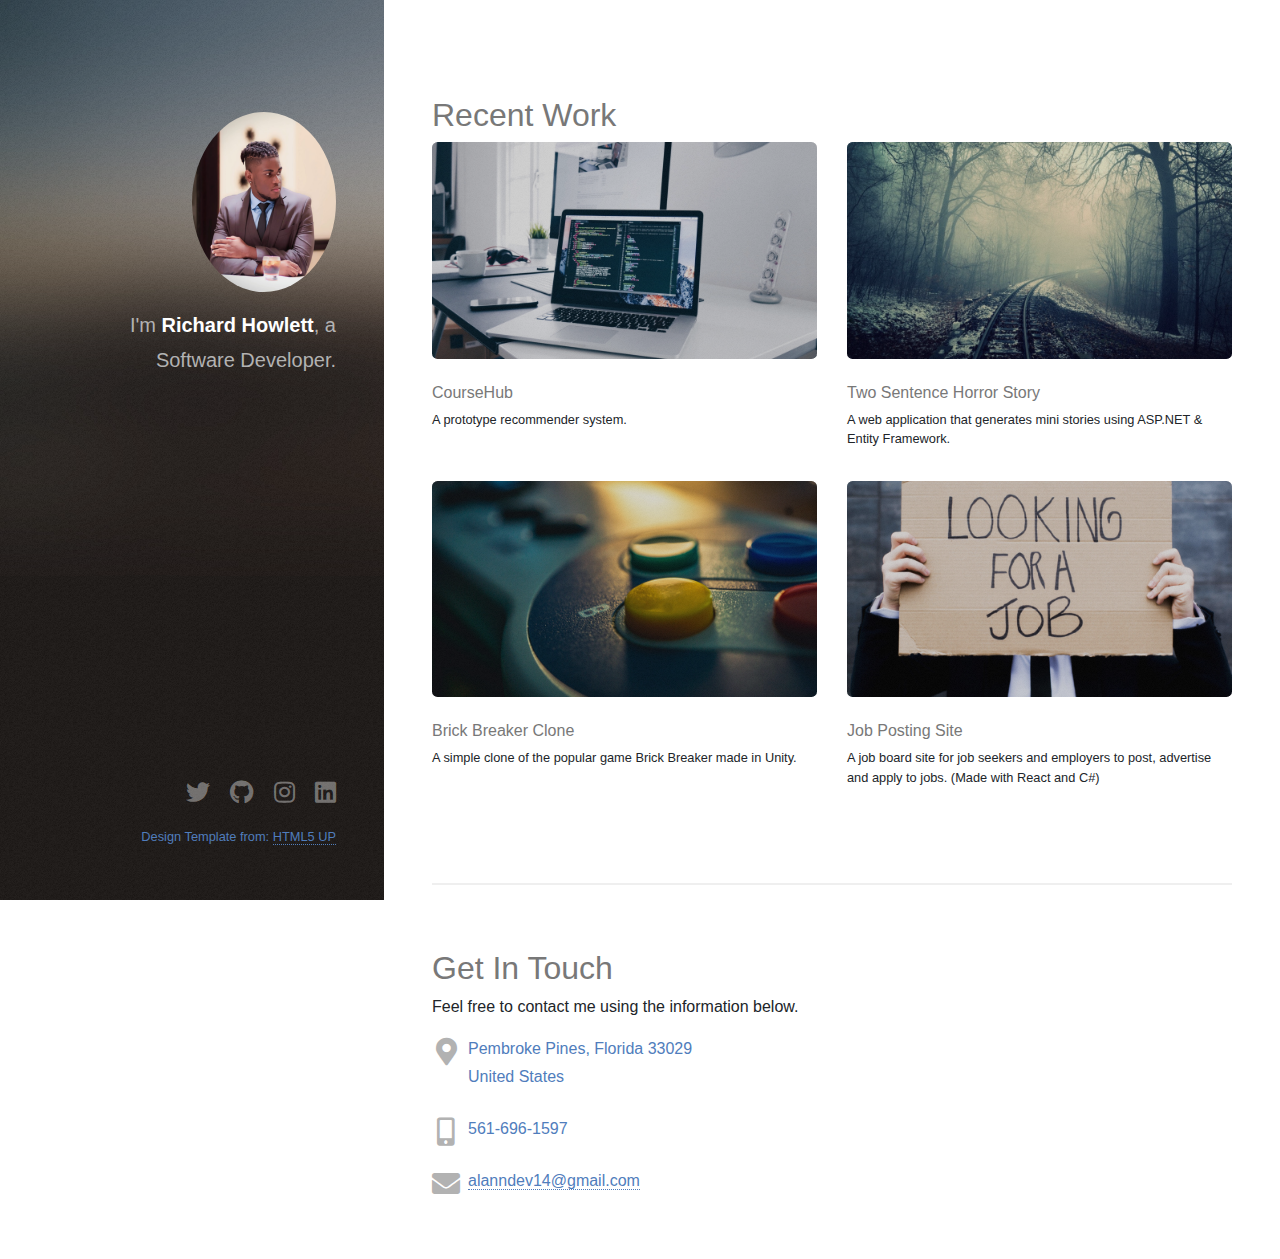
==== commit 10a6f155: "Resized photo" ====
--- a/index.html
+++ b/index.html
@@ -1,9 +1,4 @@
 <!DOCTYPE html>
-<!--
-	Strata by HTML5 UP
-	html5up.net | @ajlkn
-	Free for personal and commercial use under the CCA 3.0 license (html5up.net/license)
--->
 <html>
     <head>
         <title>Portfolio Site</title>
@@ -20,14 +15,18 @@
     <body class="is-preload">
         <!-- Header -->
         <header id="header">
-            <div class="inner">
-                <a href="#" class="image avatar"><img src="images/thumbs/prof-pic2.png" alt="" /></a>
-                <h1>
-                    <p>
-                        I'm <strong>Richard Howlett</strong>,<br />
-                        a Software Developer.
-                    </p>
-                </h1>
+            <div class="me-4">
+                <div class="py-3">
+                    <img class="w-50 rounded-circle" src="images/thumbs/prof-pic2.png" alt="" />
+                </div>
+                <div>
+                    <h1 class="me-3">
+                        <p>
+                            I'm <strong>Richard Howlett</strong>,<br />
+                            a Software Developer.
+                        </p>
+                    </h1>
+                </div>
             </div>
         </header>
 
@@ -100,324 +99,6 @@
                     </div>
                 </div>
             </section>
-
-            <!-- Four -->
-            <!--
-					<section id="four">
-						<h2>Elements</h2>
-
-						<section>
-							<h4>Text</h4>
-							<p>This is <b>bold</b> and this is <strong>strong</strong>. This is <i>italic</i> and this is <em>emphasized</em>.
-							This is <sup>superscript</sup> text and this is <sub>subscript</sub> text.
-							This is <u>underlined</u> and this is code: <code>for (;;) { ... }</code>. Finally, <a href="#">this is a link</a>.</p>
-							<hr />
-							<header>
-								<h4>Heading with a Subtitle</h4>
-								<p>Lorem ipsum dolor sit amet nullam id egestas urna aliquam</p>
-							</header>
-							<p>Nunc lacinia ante nunc ac lobortis. Interdum adipiscing gravida odio porttitor sem non mi integer non faucibus ornare mi ut ante amet placerat aliquet. Volutpat eu sed ante lacinia sapien lorem accumsan varius montes viverra nibh in adipiscing blandit tempus accumsan.</p>
-							<header>
-								<h5>Heading with a Subtitle</h5>
-								<p>Lorem ipsum dolor sit amet nullam id egestas urna aliquam</p>
-							</header>
-							<p>Nunc lacinia ante nunc ac lobortis. Interdum adipiscing gravida odio porttitor sem non mi integer non faucibus ornare mi ut ante amet placerat aliquet. Volutpat eu sed ante lacinia sapien lorem accumsan varius montes viverra nibh in adipiscing blandit tempus accumsan.</p>
-							<hr />
-							<h2>Heading Level 2</h2>
-							<h3>Heading Level 3</h3>
-							<h4>Heading Level 4</h4>
-							<h5>Heading Level 5</h5>
-							<h6>Heading Level 6</h6>
-							<hr />
-							<h5>Blockquote</h5>
-							<blockquote>Fringilla nisl. Donec accumsan interdum nisi, quis tincidunt felis sagittis eget tempus euismod. Vestibulum ante ipsum primis in faucibus vestibulum. Blandit adipiscing eu felis iaculis volutpat ac adipiscing accumsan faucibus. Vestibulum ante ipsum primis in faucibus lorem ipsum dolor sit amet nullam adipiscing eu felis.</blockquote>
-							<h5>Preformatted</h5>
-							<pre><code>i = 0;
-
-while (!deck.isInOrder()) {
-print 'Iteration ' + i;
-deck.shuffle();
-i++;
-}
-
-print 'It took ' + i + ' iterations to sort the deck.';</code></pre>
-						</section>
-
-						<section>
-							<h4>Lists</h4>
-							<div class="row">
-								<div class="col-6 col-12-xsmall">
-									<h5>Unordered</h5>
-									<ul>
-										<li>Dolor pulvinar etiam magna etiam.</li>
-										<li>Sagittis adipiscing lorem eleifend.</li>
-										<li>Felis enim feugiat dolore viverra.</li>
-									</ul>
-									<h5>Alternate</h5>
-									<ul class="alt">
-										<li>Dolor pulvinar etiam magna etiam.</li>
-										<li>Sagittis adipiscing lorem eleifend.</li>
-										<li>Felis enim feugiat dolore viverra.</li>
-									</ul>
-								</div>
-								<div class="col-6 col-12-xsmall">
-									<h5>Ordered</h5>
-									<ol>
-										<li>Dolor pulvinar etiam magna etiam.</li>
-										<li>Etiam vel felis at lorem sed viverra.</li>
-										<li>Felis enim feugiat dolore viverra.</li>
-										<li>Dolor pulvinar etiam magna etiam.</li>
-										<li>Etiam vel felis at lorem sed viverra.</li>
-										<li>Felis enim feugiat dolore viverra.</li>
-									</ol>
-									<h5>Icons</h5>
-									<ul class="icons">
-										<li><a href="#" class="icon brands fa-twitter"><span class="label">Twitter</span></a></li>
-										<li><a href="#" class="icon brands fa-facebook-f"><span class="label">Facebook</span></a></li>
-										<li><a href="#" class="icon brands fa-instagram"><span class="label">Instagram</span></a></li>
-										<li><a href="#" class="icon brands fa-github"><span class="label">Github</span></a></li>
-										<li><a href="#" class="icon brands fa-dribbble"><span class="label">Dribbble</span></a></li>
-										<li><a href="#" class="icon brands fa-tumblr"><span class="label">Tumblr</span></a></li>
-									</ul>
-								</div>
-							</div>
-							<h5>Actions</h5>
-							<ul class="actions">
-								<li><a href="#" class="button primary">Default</a></li>
-								<li><a href="#" class="button">Default</a></li>
-							</ul>
-							<ul class="actions small">
-								<li><a href="#" class="button primary small">Small</a></li>
-								<li><a href="#" class="button small">Small</a></li>
-							</ul>
-							<div class="row">
-								<div class="col-6 col-12-small">
-									<ul class="actions stacked">
-										<li><a href="#" class="button primary">Default</a></li>
-										<li><a href="#" class="button">Default</a></li>
-									</ul>
-								</div>
-								<div class="col-6 col-12-small">
-									<ul class="actions stacked">
-										<li><a href="#" class="button primary small">Small</a></li>
-										<li><a href="#" class="button small">Small</a></li>
-									</ul>
-								</div>
-								<div class="col-6 col-12-small">
-									<ul class="actions stacked">
-										<li><a href="#" class="button primary fit">Default</a></li>
-										<li><a href="#" class="button fit">Default</a></li>
-									</ul>
-								</div>
-								<div class="col-6 col-12-small">
-									<ul class="actions stacked">
-										<li><a href="#" class="button primary small fit">Small</a></li>
-										<li><a href="#" class="button small fit">Small</a></li>
-									</ul>
-								</div>
-							</div>
-						</section>
-
-						<section>
-							<h4>Table</h4>
-							<h5>Default</h5>
-							<div class="table-wrapper">
-								<table>
-									<thead>
-										<tr>
-											<th>Name</th>
-											<th>Description</th>
-											<th>Price</th>
-										</tr>
-									</thead>
-									<tbody>
-										<tr>
-											<td>Item One</td>
-											<td>Ante turpis integer aliquet porttitor.</td>
-											<td>29.99</td>
-										</tr>
-										<tr>
-											<td>Item Two</td>
-											<td>Vis ac commodo adipiscing arcu aliquet.</td>
-											<td>19.99</td>
-										</tr>
-										<tr>
-											<td>Item Three</td>
-											<td> Morbi faucibus arcu accumsan lorem.</td>
-											<td>29.99</td>
-										</tr>
-										<tr>
-											<td>Item Four</td>
-											<td>Vitae integer tempus condimentum.</td>
-											<td>19.99</td>
-										</tr>
-										<tr>
-											<td>Item Five</td>
-											<td>Ante turpis integer aliquet porttitor.</td>
-											<td>29.99</td>
-										</tr>
-									</tbody>
-									<tfoot>
-										<tr>
-											<td colspan="2"></td>
-											<td>100.00</td>
-										</tr>
-									</tfoot>
-								</table>
-							</div>
-
-							<h5>Alternate</h5>
-							<div class="table-wrapper">
-								<table class="alt">
-									<thead>
-										<tr>
-											<th>Name</th>
-											<th>Description</th>
-											<th>Price</th>
-										</tr>
-									</thead>
-									<tbody>
-										<tr>
-											<td>Item One</td>
-											<td>Ante turpis integer aliquet porttitor.</td>
-											<td>29.99</td>
-										</tr>
-										<tr>
-											<td>Item Two</td>
-											<td>Vis ac commodo adipiscing arcu aliquet.</td>
-											<td>19.99</td>
-										</tr>
-										<tr>
-											<td>Item Three</td>
-											<td> Morbi faucibus arcu accumsan lorem.</td>
-											<td>29.99</td>
-										</tr>
-										<tr>
-											<td>Item Four</td>
-											<td>Vitae integer tempus condimentum.</td>
-											<td>19.99</td>
-										</tr>
-										<tr>
-											<td>Item Five</td>
-											<td>Ante turpis integer aliquet porttitor.</td>
-											<td>29.99</td>
-										</tr>
-									</tbody>
-									<tfoot>
-										<tr>
-											<td colspan="2"></td>
-											<td>100.00</td>
-										</tr>
-									</tfoot>
-								</table>
-							</div>
-						</section>
-
-						<section>
-							<h4>Buttons</h4>
-							<ul class="actions">
-								<li><a href="#" class="button primary">Primary</a></li>
-								<li><a href="#" class="button">Default</a></li>
-							</ul>
-							<ul class="actions">
-								<li><a href="#" class="button large">Large</a></li>
-								<li><a href="#" class="button">Default</a></li>
-								<li><a href="#" class="button small">Small</a></li>
-							</ul>
-							<ul class="actions fit">
-								<li><a href="#" class="button primary fit">Fit</a></li>
-								<li><a href="#" class="button fit">Fit</a></li>
-							</ul>
-							<ul class="actions fit small">
-								<li><a href="#" class="button primary fit small">Fit + Small</a></li>
-								<li><a href="#" class="button fit small">Fit + Small</a></li>
-							</ul>
-							<ul class="actions">
-								<li><a href="#" class="button primary icon solid fa-download">Icon</a></li>
-								<li><a href="#" class="button icon solid fa-download">Icon</a></li>
-							</ul>
-							<ul class="actions">
-								<li><span class="button primary disabled">Primary</span></li>
-								<li><span class="button disabled">Default</span></li>
-							</ul>
-						</section>
-
-						<section>
-							<h4>Form</h4>
-							<form method="post" action="#">
-								<div class="row gtr-uniform gtr-50">
-									<div class="col-6 col-12-xsmall">
-										<input type="text" name="demo-name" id="demo-name" value="" placeholder="Name" />
-									</div>
-									<div class="col-6 col-12-xsmall">
-										<input type="email" name="demo-email" id="demo-email" value="" placeholder="Email" />
-									</div>
-									<div class="col-12">
-										<select name="demo-category" id="demo-category">
-											<option value="">- Category -</option>
-											<option value="1">Manufacturing</option>
-											<option value="1">Shipping</option>
-											<option value="1">Administration</option>
-											<option value="1">Human Resources</option>
-										</select>
-									</div>
-									<div class="col-4 col-12-small">
-										<input type="radio" id="demo-priority-low" name="demo-priority" checked>
-										<label for="demo-priority-low">Low Priority</label>
-									</div>
-									<div class="col-4 col-12-small">
-										<input type="radio" id="demo-priority-normal" name="demo-priority">
-										<label for="demo-priority-normal">Normal Priority</label>
-									</div>
-									<div class="col-4 col-12-small">
-										<input type="radio" id="demo-priority-high" name="demo-priority">
-										<label for="demo-priority-high">High Priority</label>
-									</div>
-									<div class="col-6 col-12-small">
-										<input type="checkbox" id="demo-copy" name="demo-copy">
-										<label for="demo-copy">Email me a copy of this message</label>
-									</div>
-									<div class="col-6 col-12-small">
-										<input type="checkbox" id="demo-human" name="demo-human" checked>
-										<label for="demo-human">I am a human and not a robot</label>
-									</div>
-									<div class="col-12">
-										<textarea name="demo-message" id="demo-message" placeholder="Enter your message" rows="6"></textarea>
-									</div>
-									<div class="col-12">
-										<ul class="actions">
-											<li><input type="submit" value="Send Message" class="primary" /></li>
-											<li><input type="reset" value="Reset" /></li>
-										</ul>
-									</div>
-								</div>
-							</form>
-						</section>
-
-						<section>
-							<h4>Image</h4>
-							<h5>Fit</h5>
-							<div class="box alt">
-								<div class="row gtr-50 gtr-uniform">
-									<div class="col-12"><span class="image fit"><img src="images/fulls/05.jpg" alt="" /></span></div>
-									<div class="col-4"><span class="image fit"><img src="images/thumbs/01.jpg" alt="" /></span></div>
-									<div class="col-4"><span class="image fit"><img src="images/thumbs/02.jpg" alt="" /></span></div>
-									<div class="col-4"><span class="image fit"><img src="images/thumbs/03.jpg" alt="" /></span></div>
-									<div class="col-4"><span class="image fit"><img src="images/thumbs/04.jpg" alt="" /></span></div>
-									<div class="col-4"><span class="image fit"><img src="images/thumbs/05.jpg" alt="" /></span></div>
-									<div class="col-4"><span class="image fit"><img src="images/thumbs/06.jpg" alt="" /></span></div>
-									<div class="col-4"><span class="image fit"><img src="images/thumbs/03.jpg" alt="" /></span></div>
-									<div class="col-4"><span class="image fit"><img src="images/thumbs/02.jpg" alt="" /></span></div>
-									<div class="col-4"><span class="image fit"><img src="images/thumbs/01.jpg" alt="" /></span></div>
-								</div>
-							</div>
-							<h5>Left &amp; Right</h5>
-							<p><span class="image left"><img src="images/avatar.jpg" alt="" /></span>Fringilla nisl. Donec accumsan interdum nisi, quis tincidunt felis sagittis eget. tempus euismod. Vestibulum ante ipsum primis in faucibus vestibulum. Blandit adipiscing eu felis iaculis volutpat ac adipiscing accumsan eu faucibus. Integer ac pellentesque praesent tincidunt felis sagittis eget. tempus euismod. Vestibulum ante ipsum primis in faucibus vestibulum. Blandit adipiscing eu felis iaculis volutpat ac adipiscing accumsan eu faucibus. Integer ac pellentesque praesent. Donec accumsan interdum nisi, quis tincidunt felis sagittis eget. tempus euismod. Vestibulum ante ipsum primis in faucibus vestibulum. Blandit adipiscing eu felis iaculis volutpat ac adipiscing accumsan eu faucibus. Integer ac pellentesque praesent tincidunt felis sagittis eget. tempus euismod. Vestibulum ante ipsum primis in faucibus vestibulum. Blandit adipiscing eu felis iaculis volutpat ac adipiscing accumsan eu faucibus. Integer ac pellentesque praesent.</p>
-							<p><span class="image right"><img src="images/avatar.jpg" alt="" /></span>Fringilla nisl. Donec accumsan interdum nisi, quis tincidunt felis sagittis eget. tempus euismod. Vestibulum ante ipsum primis in faucibus vestibulum. Blandit adipiscing eu felis iaculis volutpat ac adipiscing accumsan eu faucibus. Integer ac pellentesque praesent tincidunt felis sagittis eget. tempus euismod. Vestibulum ante ipsum primis in faucibus vestibulum. Blandit adipiscing eu felis iaculis volutpat ac adipiscing accumsan eu faucibus. Integer ac pellentesque praesent. Donec accumsan interdum nisi, quis tincidunt felis sagittis eget. tempus euismod. Vestibulum ante ipsum primis in faucibus vestibulum. Blandit adipiscing eu felis iaculis volutpat ac adipiscing accumsan eu faucibus. Integer ac pellentesque praesent tincidunt felis sagittis eget. tempus euismod. Vestibulum ante ipsum primis in faucibus vestibulum. Blandit adipiscing eu felis iaculis volutpat ac adipiscing accumsan eu faucibus. Integer ac pellentesque praesent.</p>
-						</section>
-
-					</section>
-				-->
         </div>
 
         <!-- Footer -->
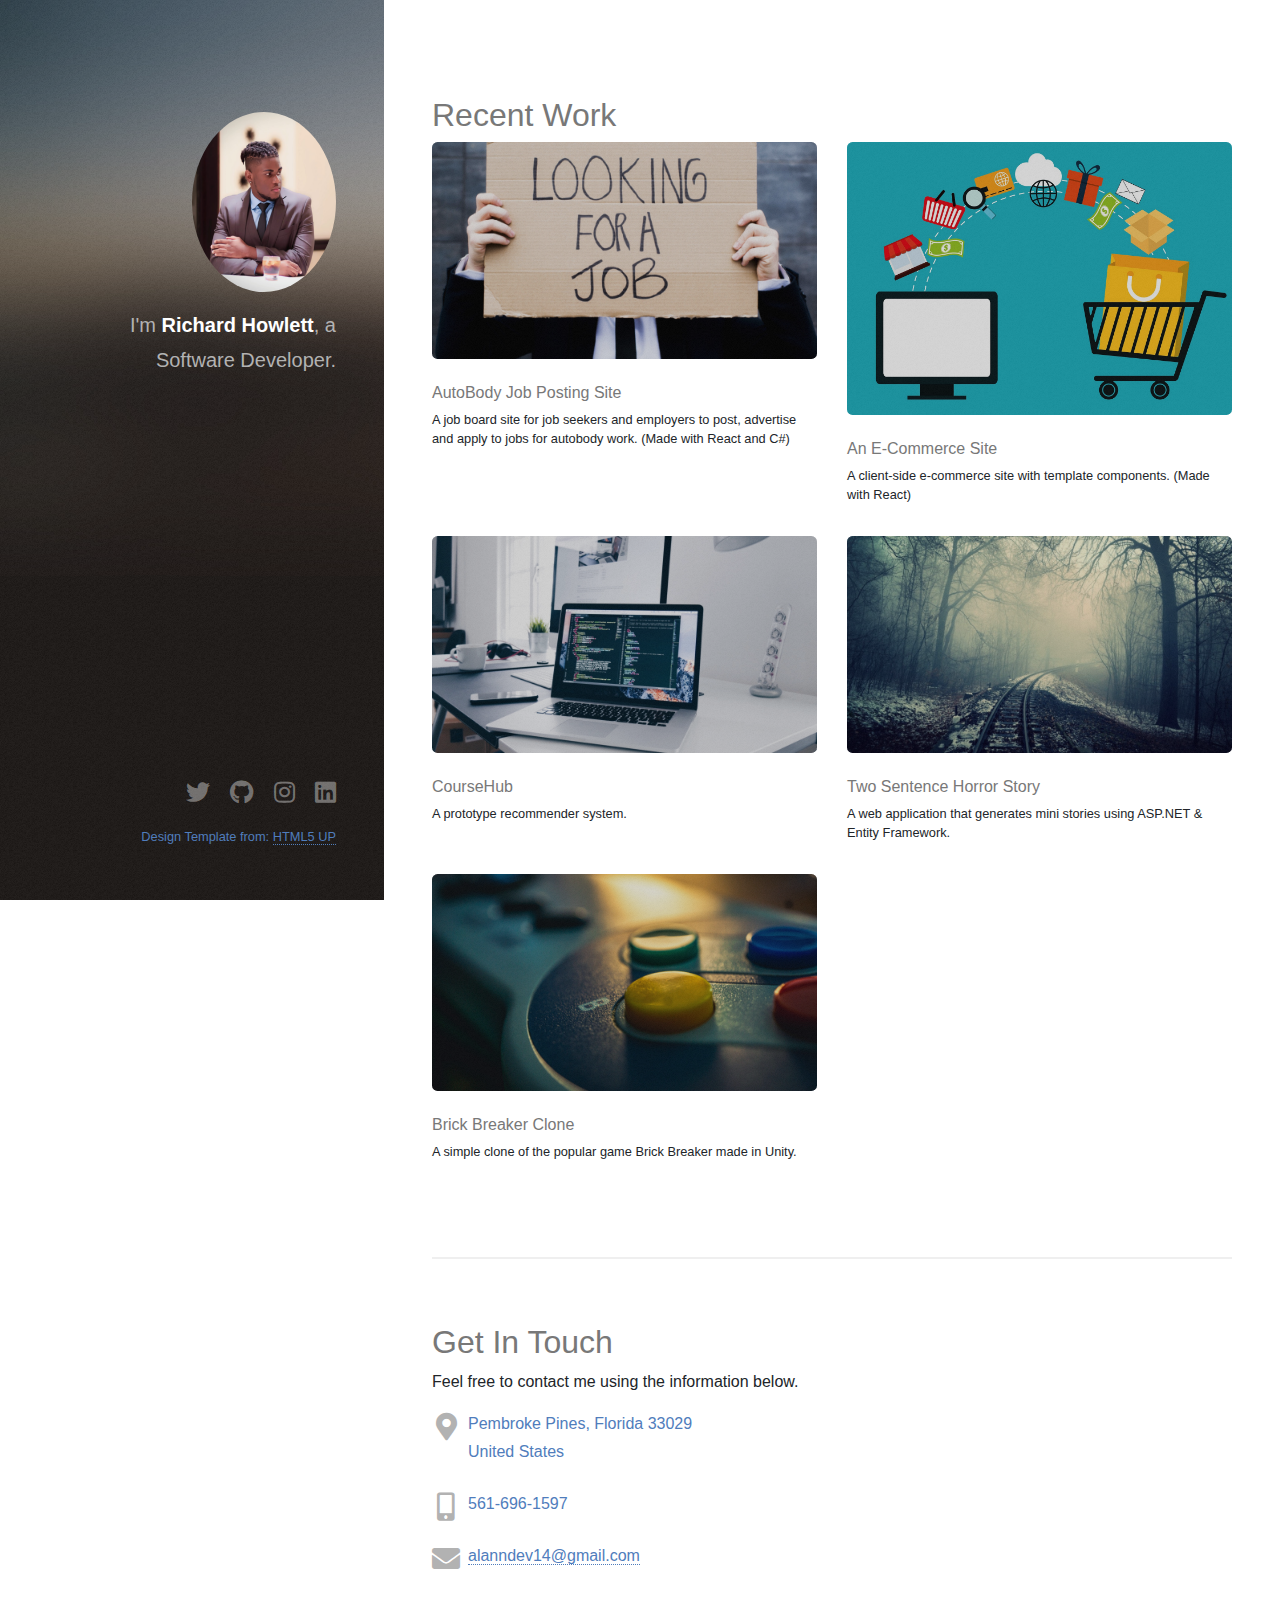
==== commit d7f80881: "Added ecommerce site" ====
--- a/index.html
+++ b/index.html
@@ -37,6 +37,26 @@
                 <h2>Recent Work</h2>
                 <div class="row">
                     <div class="col-6 col-12-xsmall work-item">
+                        <a href="https://www.bodyshopjobs.com" class="img-fluid image fit thumb" target="_blank"
+                            ><img src="images/thumbs/job-opening.jpg" alt=""
+                        /></a>
+                        <h3>AutoBody Job Posting Site</h3>
+                        <p>
+                            A job board site for job seekers and employers to post, advertise and apply to jobs for
+                            autobody work. (Made with React and C#)
+                        </p>
+                    </div>
+                    <div class="col-6 col-12-xsmall work-item">
+                        <a
+                            href="https://vyrusbyf.github.io/ecommerce-app-fe/"
+                            class="img-fluid image fit thumb"
+                            target="_blank"
+                            ><img src="images/thumbs/ecommerce-1-14.jpg" alt=""
+                        /></a>
+                        <h3>An E-Commerce Site</h3>
+                        <p>A client-side e-commerce site with template components. (Made with React)</p>
+                    </div>
+                    <div class="col-6 col-12-xsmall work-item">
                         <a href="CourseHub.html" target="_blank" class="image fit thumb"
                             ><img src="images/thumbs/laptop.jpeg" alt=""
                         /></a>
@@ -59,16 +79,6 @@
                         /></a>
                         <h3>Brick Breaker Clone</h3>
                         <p>A simple clone of the popular game Brick Breaker made in Unity.</p>
-                    </div>
-                    <div class="col-6 col-12-xsmall work-item">
-                        <a href="https://www.bodyshopjobs.com" class="img-fluid image fit thumb" target="_blank"
-                            ><img src="images/thumbs/job-opening.jpg" alt=""
-                        /></a>
-                        <h3>Job Posting Site</h3>
-                        <p>
-                            A job board site for job seekers and employers to post, advertise and apply to jobs. (Made
-                            with React and C#)
-                        </p>
                     </div>
                 </div>
             </section>
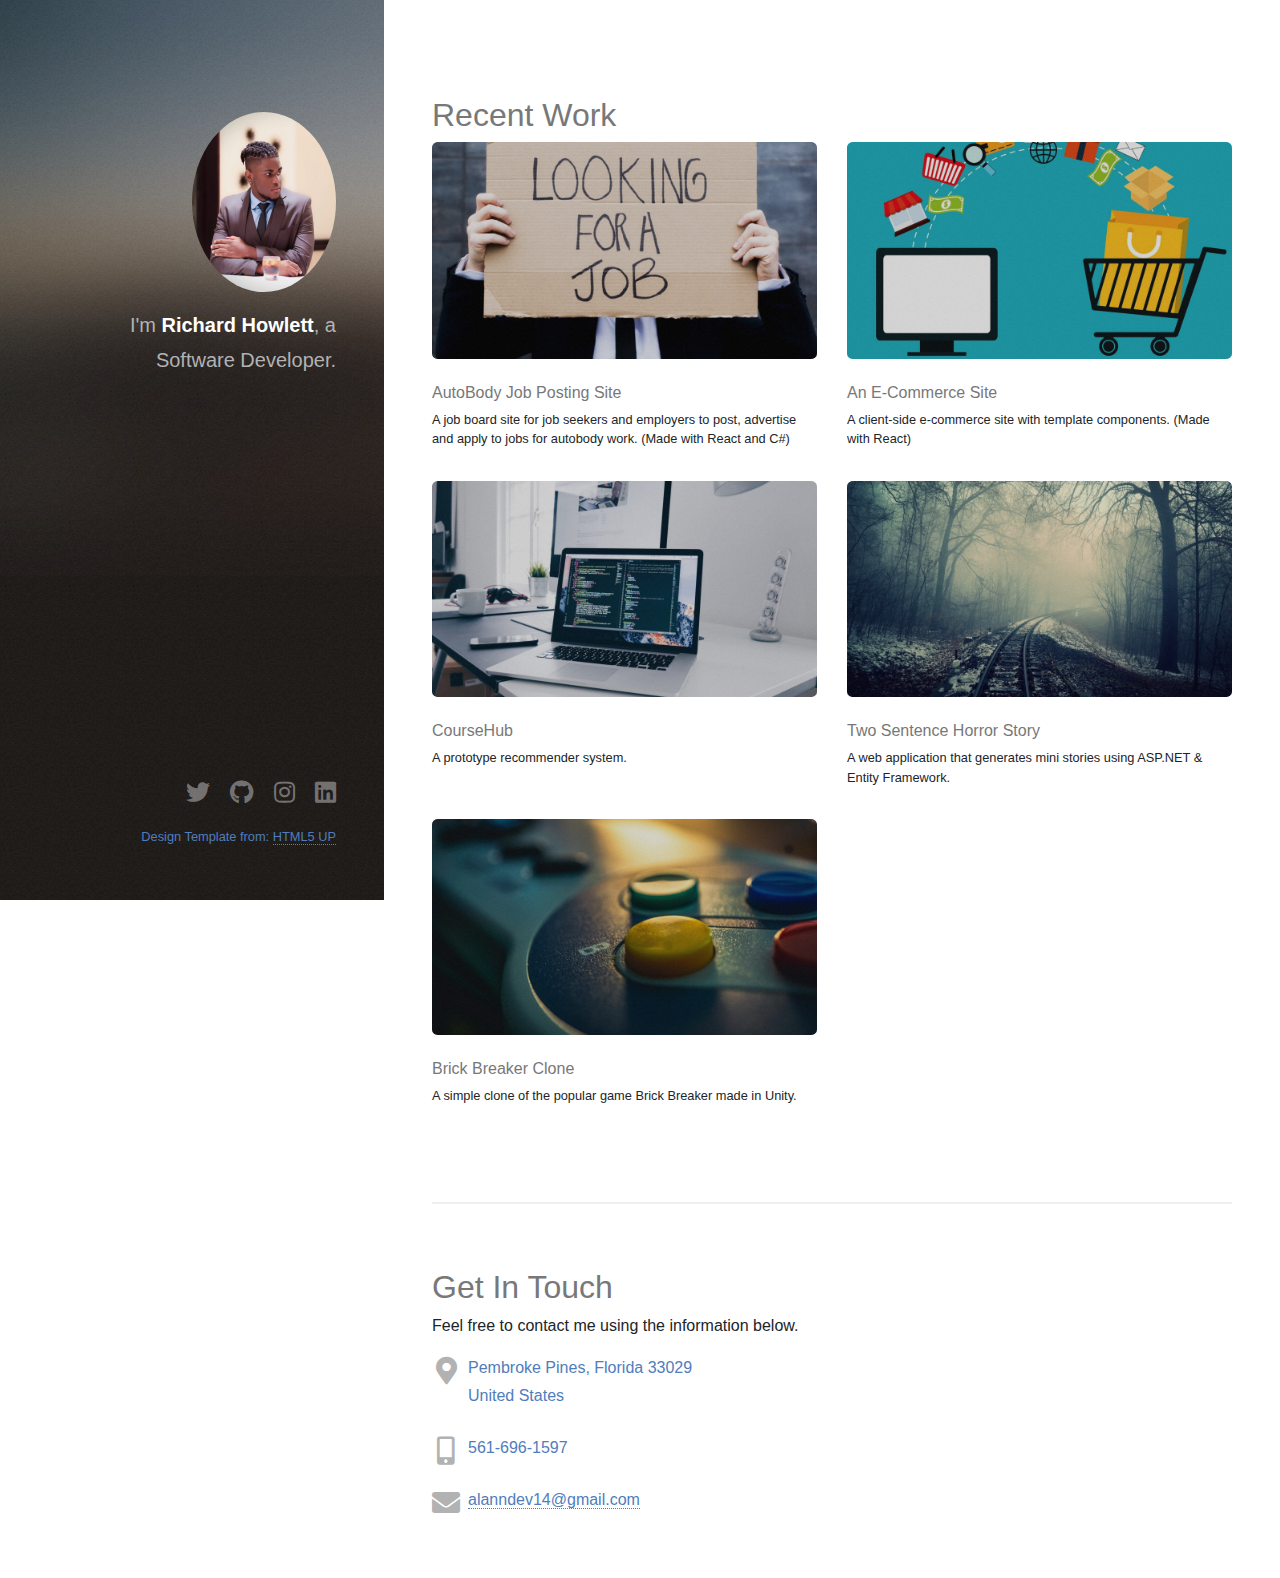
==== commit 41e79e6f: "Updated image" ====
--- a/index.html
+++ b/index.html
@@ -51,7 +51,7 @@
                             href="https://vyrusbyf.github.io/ecommerce-app-fe/"
                             class="img-fluid image fit thumb"
                             target="_blank"
-                            ><img src="images/thumbs/ecommerce-1-14.jpg" alt=""
+                            ><img src="images/thumbs/ecommerce.jpg" alt=""
                         /></a>
                         <h3>An E-Commerce Site</h3>
                         <p>A client-side e-commerce site with template components. (Made with React)</p>
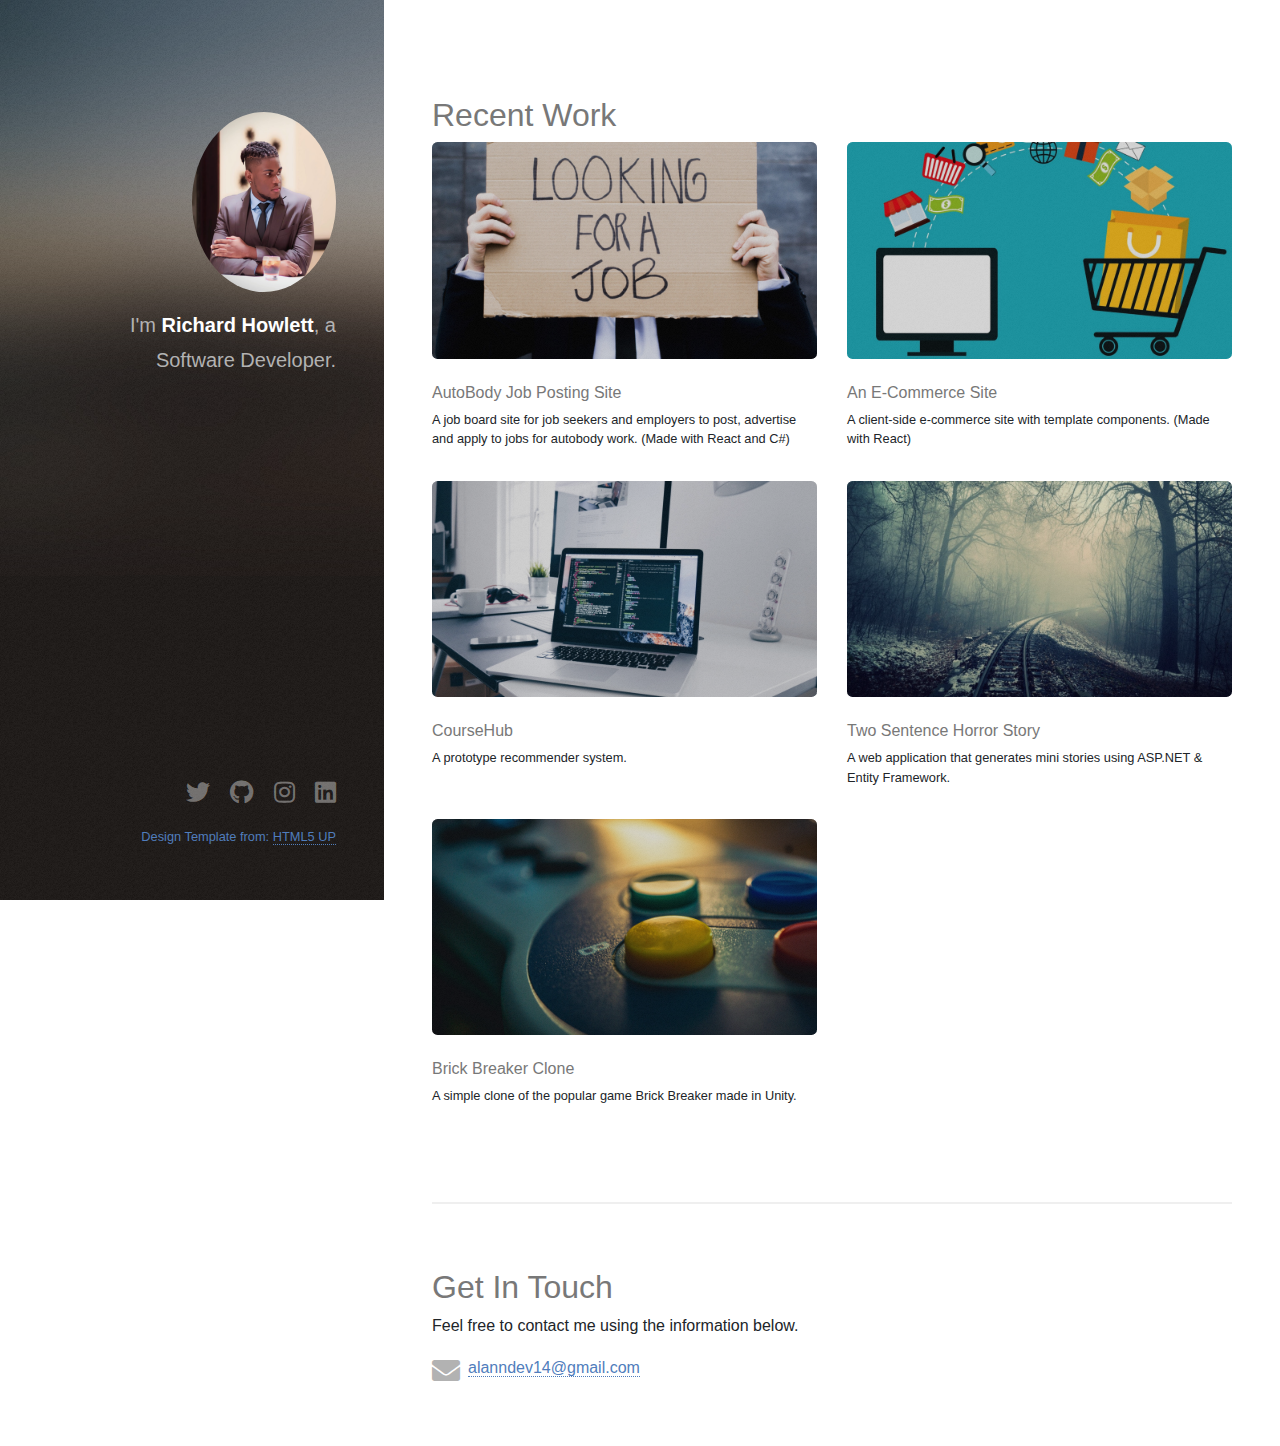
==== commit 0af6c515: "Removed sensitive information" ====
--- a/index.html
+++ b/index.html
@@ -91,17 +91,6 @@
                     <div class="col-md">
                         <ul class="labeled-icons">
                             <li>
-                                <h3 class="icon solid fa-map-marker-alt"><span class="label">Address</span></h3>
-                                <p>
-                                    Pembroke Pines, Florida 33029<br />
-                                    United States
-                                </p>
-                            </li>
-                            <li>
-                                <h3 class="icon solid fa-mobile-alt"><span class="label">Phone</span></h3>
-                                <p>561-696-1597</p>
-                            </li>
-                            <li>
                                 <h3 class="icon solid fa-envelope"><span class="label">Email</span></h3>
                                 <a href="#">alanndev14@gmail.com</a>
                             </li>
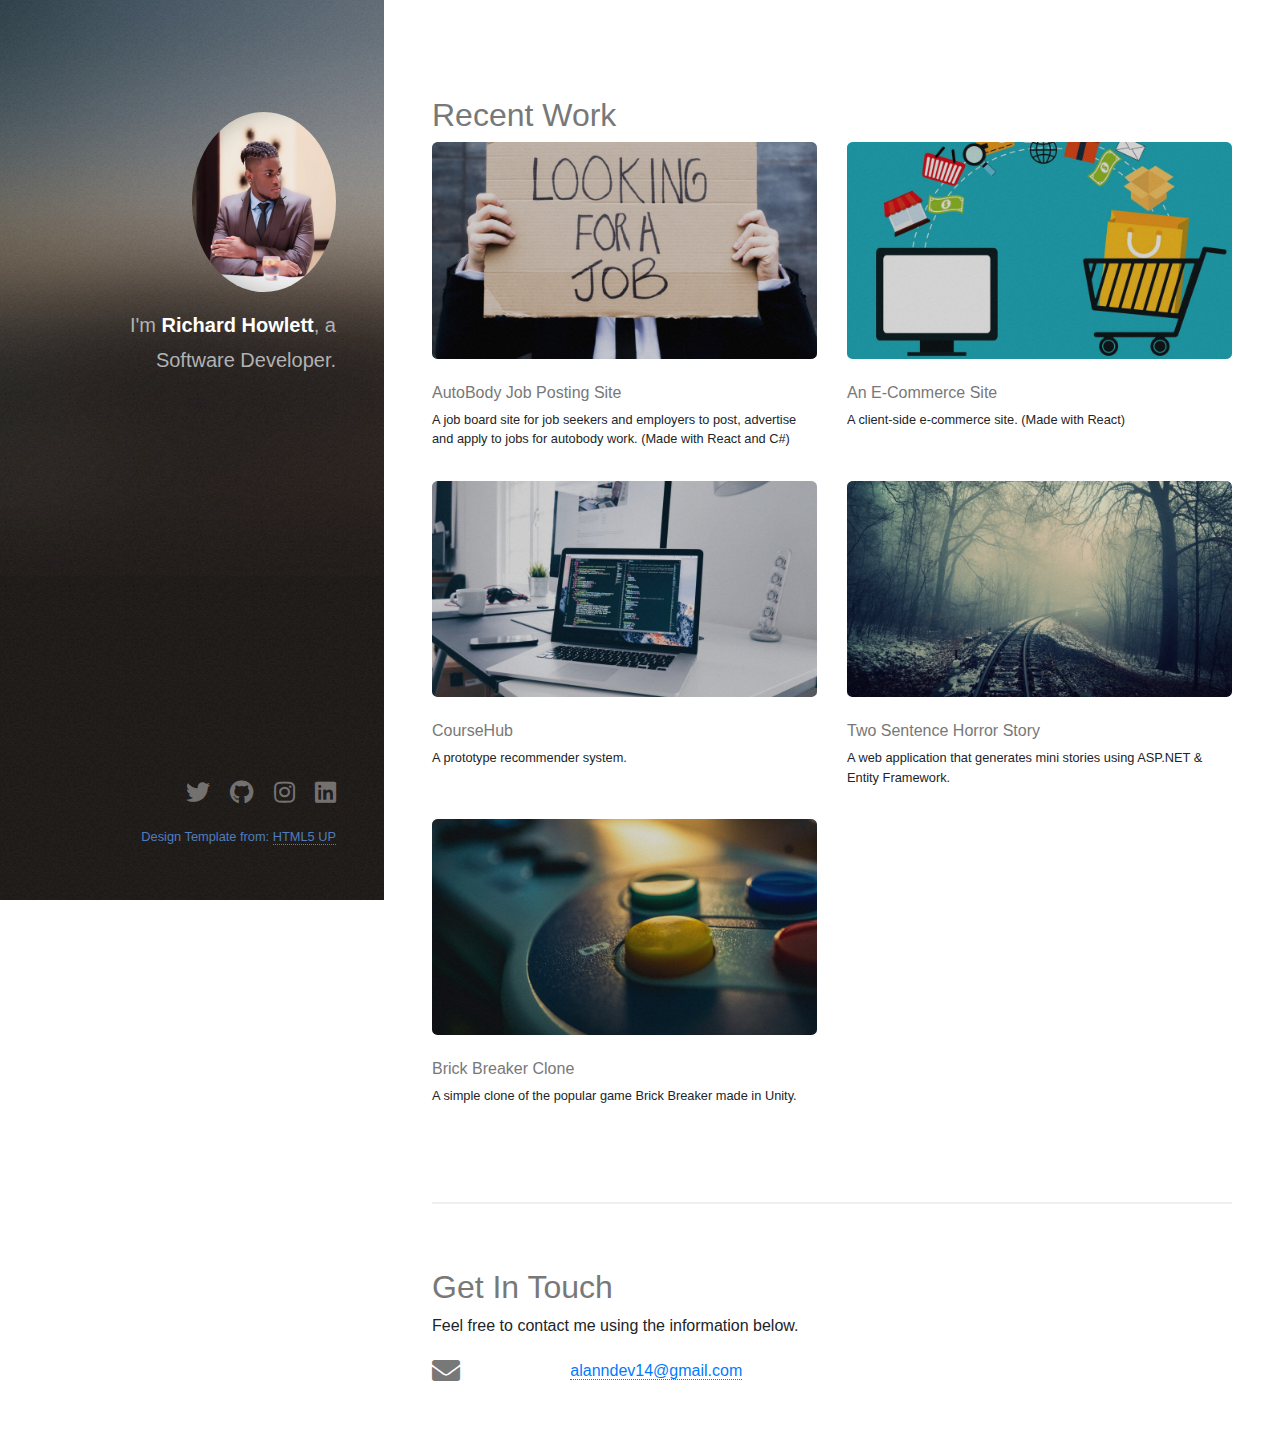
==== commit 6f225686: "Updated styling" ====
--- a/index.html
+++ b/index.html
@@ -33,10 +33,10 @@
         <!-- Main -->
         <div id="main">
             <!-- Two -->
-            <section id="two">
+            <section id="two" class="container container-fluid">
                 <h2>Recent Work</h2>
                 <div class="row">
-                    <div class="col-6 col-12-xsmall work-item">
+                    <div class="col-12 col-sm-6 work-item">
                         <a href="https://www.bodyshopjobs.com" class="img-fluid image fit thumb" target="_blank"
                             ><img src="images/thumbs/job-opening.jpg" alt=""
                         /></a>
@@ -46,7 +46,7 @@
                             autobody work. (Made with React and C#)
                         </p>
                     </div>
-                    <div class="col-6 col-12-xsmall work-item">
+                    <div class="col-12 col-sm-6 work-item">
                         <a
                             href="https://vyrusbyf.github.io/ecommerce-app-fe/"
                             class="img-fluid image fit thumb"
@@ -54,16 +54,16 @@
                             ><img src="images/thumbs/ecommerce.jpg" alt=""
                         /></a>
                         <h3>An E-Commerce Site</h3>
-                        <p>A client-side e-commerce site with template components. (Made with React)</p>
+                        <p>A client-side e-commerce site. (Made with React)</p>
                     </div>
-                    <div class="col-6 col-12-xsmall work-item">
+                    <div class="col-12 col-sm-6 work-item">
                         <a href="CourseHub.html" target="_blank" class="image fit thumb"
                             ><img src="images/thumbs/laptop.jpeg" alt=""
                         /></a>
                         <h3>CourseHub</h3>
                         <p>A prototype recommender system.</p>
                     </div>
-                    <div class="col-6 col-12-xsmall work-item">
+                    <div class="col-12 col-sm-6 work-item">
                         <a
                             href="https://twosentencehorrorstory.azurewebsites.net/"
                             target="_blank"
@@ -73,7 +73,7 @@
                         <h3>Two Sentence Horror Story</h3>
                         <p>A web application that generates mini stories using ASP.NET & Entity Framework.</p>
                     </div>
-                    <div class="col-6 col-12-xsmall work-item">
+                    <div class="col-12 col-sm-6 work-item">
                         <a href="images/thumbs/brickbreaker.gif" target="_blank" class="image fit thumb"
                             ><img src="images/thumbs/controller.jpeg" alt=""
                         /></a>
@@ -88,13 +88,11 @@
                 <h2>Get In Touch</h2>
                 <p>Feel free to contact me using the information below.</p>
                 <div class="row">
-                    <div class="col-md">
-                        <ul class="labeled-icons">
-                            <li>
-                                <h3 class="icon solid fa-envelope"><span class="label">Email</span></h3>
-                                <a href="#">alanndev14@gmail.com</a>
-                            </li>
-                        </ul>
+                    <div class="col-2">
+                        <h3 class="icon solid fa-envelope my-auto"><span class="label">Email</span></h3>
+                    </div>
+                    <div class="col-6 my-auto">
+                        <a href="#">alanndev14@gmail.com</a>
                     </div>
                 </div>
             </section>
--- a/assets/css/main.css
+++ b/assets/css/main.css
@@ -2536,9 +2536,7 @@
 
 #main {
     margin-left: 35%;
-    max-width: 54em;
     padding: 8em 4em 4em 4em;
-    width: calc(100% - 35%);
 }
 
 #main > section {
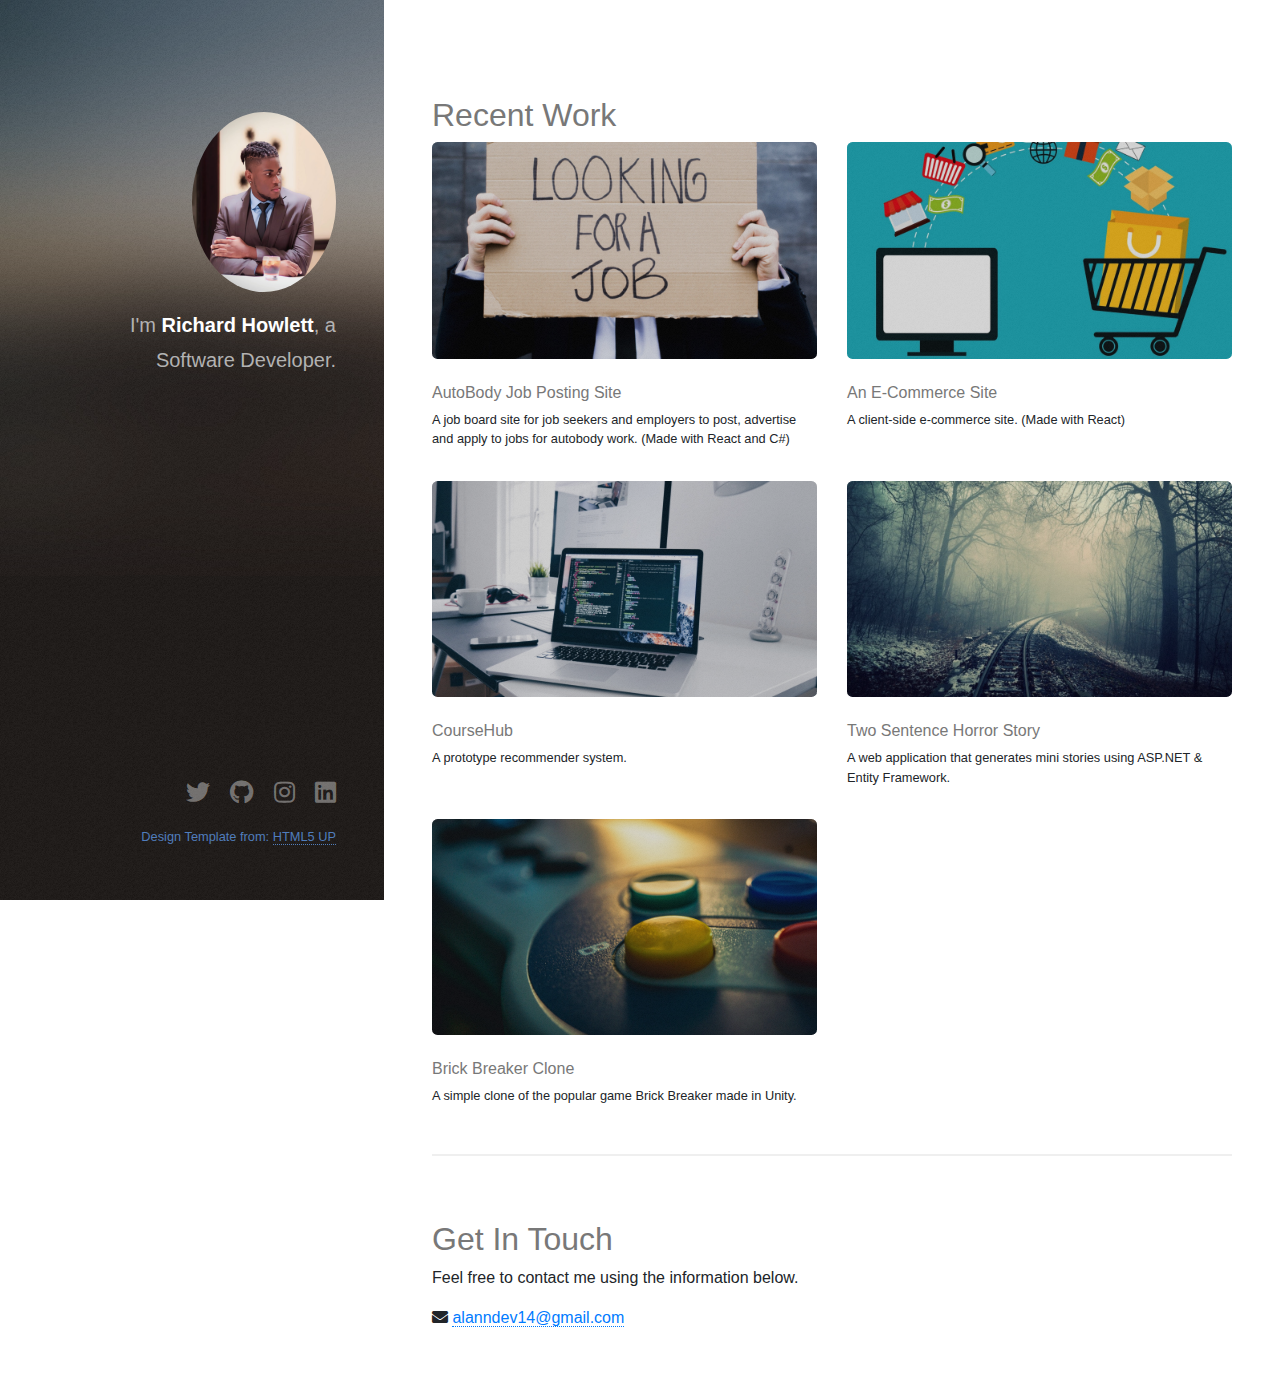
==== commit 670567c1: "Updated styling" ====
--- a/index.html
+++ b/index.html
@@ -84,14 +84,12 @@
             </section>
 
             <!-- Three -->
-            <section id="three">
+            <section id="three" class="my-3">
                 <h2>Get In Touch</h2>
                 <p>Feel free to contact me using the information below.</p>
                 <div class="row">
-                    <div class="col-2">
-                        <h3 class="icon solid fa-envelope my-auto"><span class="label">Email</span></h3>
-                    </div>
-                    <div class="col-6 my-auto">
+                    <div class="col-12">
+                        <i class="fa fa-envelope" aria-hidden="true"></i>
                         <a href="#">alanndev14@gmail.com</a>
                     </div>
                 </div>
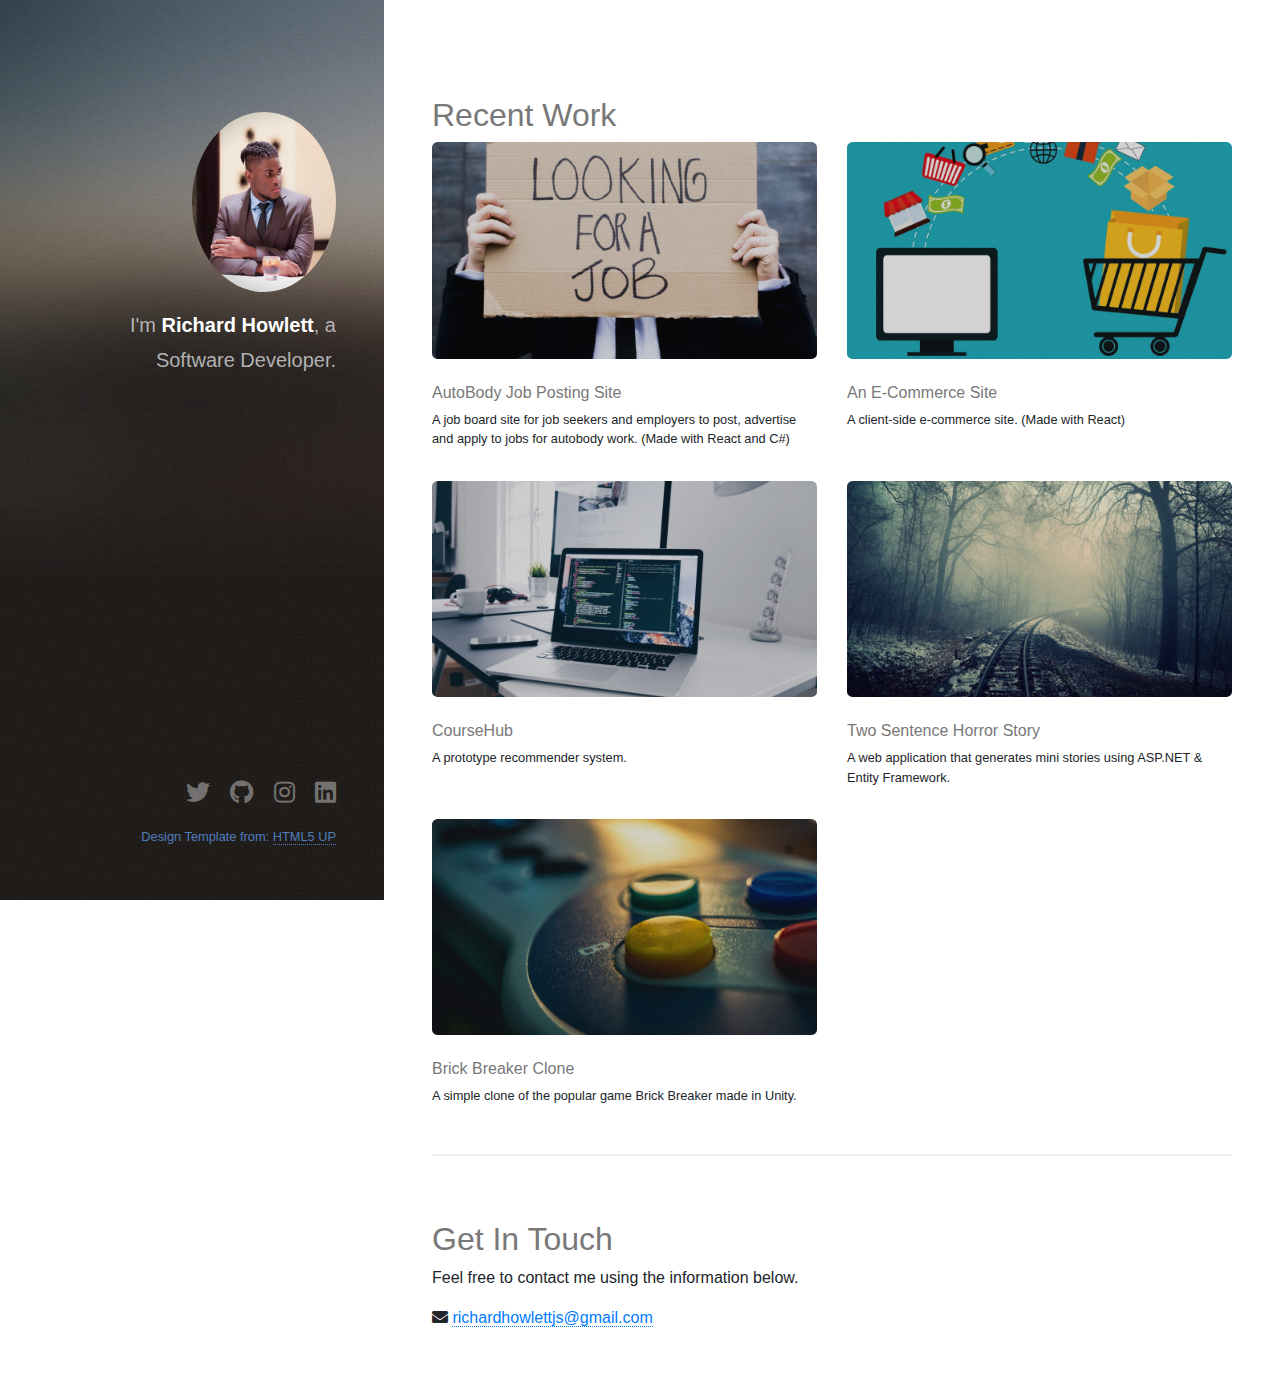
==== commit 1d0d5424: "Updated email" ====
--- a/index.html
+++ b/index.html
@@ -90,7 +90,7 @@
                 <div class="row">
                     <div class="col-12">
                         <i class="fa fa-envelope" aria-hidden="true"></i>
-                        <a href="#">alanndev14@gmail.com</a>
+                        <a href="mailto:richardhowlettjs@gmail.com">richardhowlettjs@gmail.com</a>
                     </div>
                 </div>
             </section>
